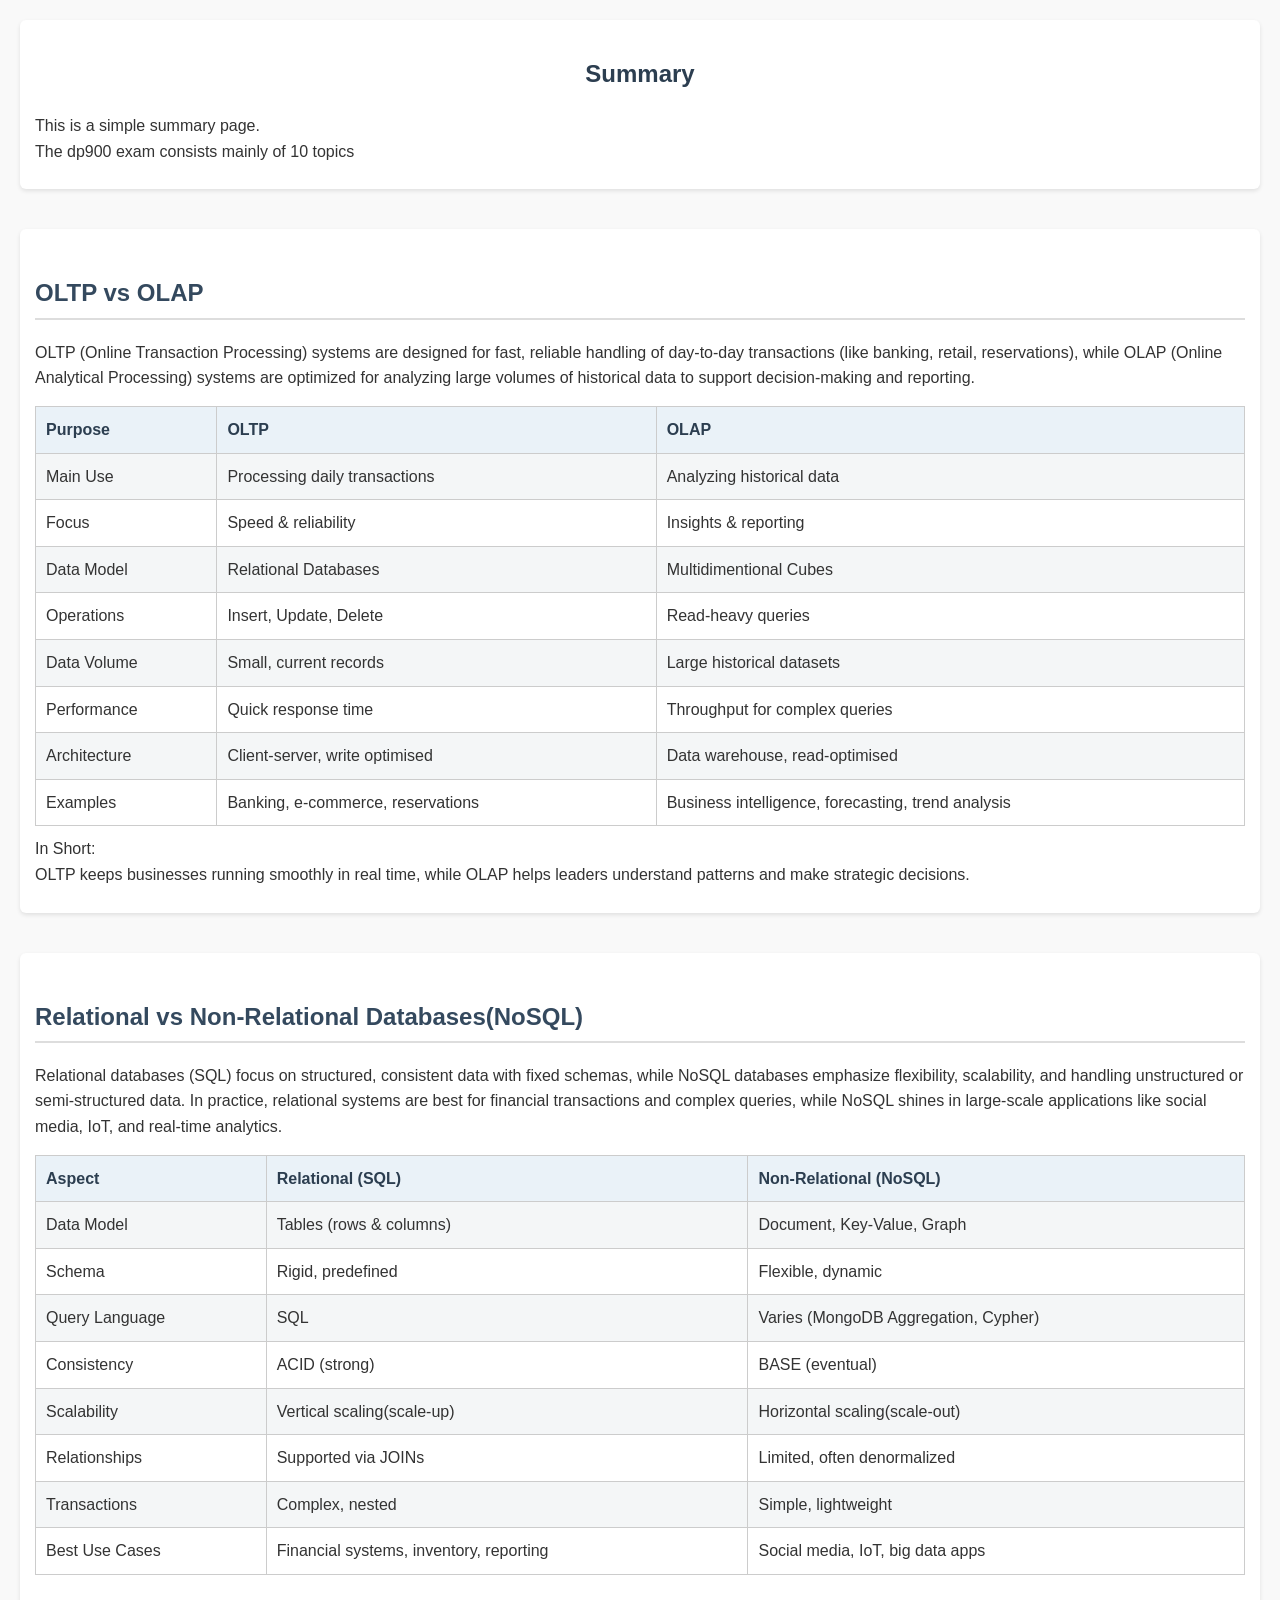
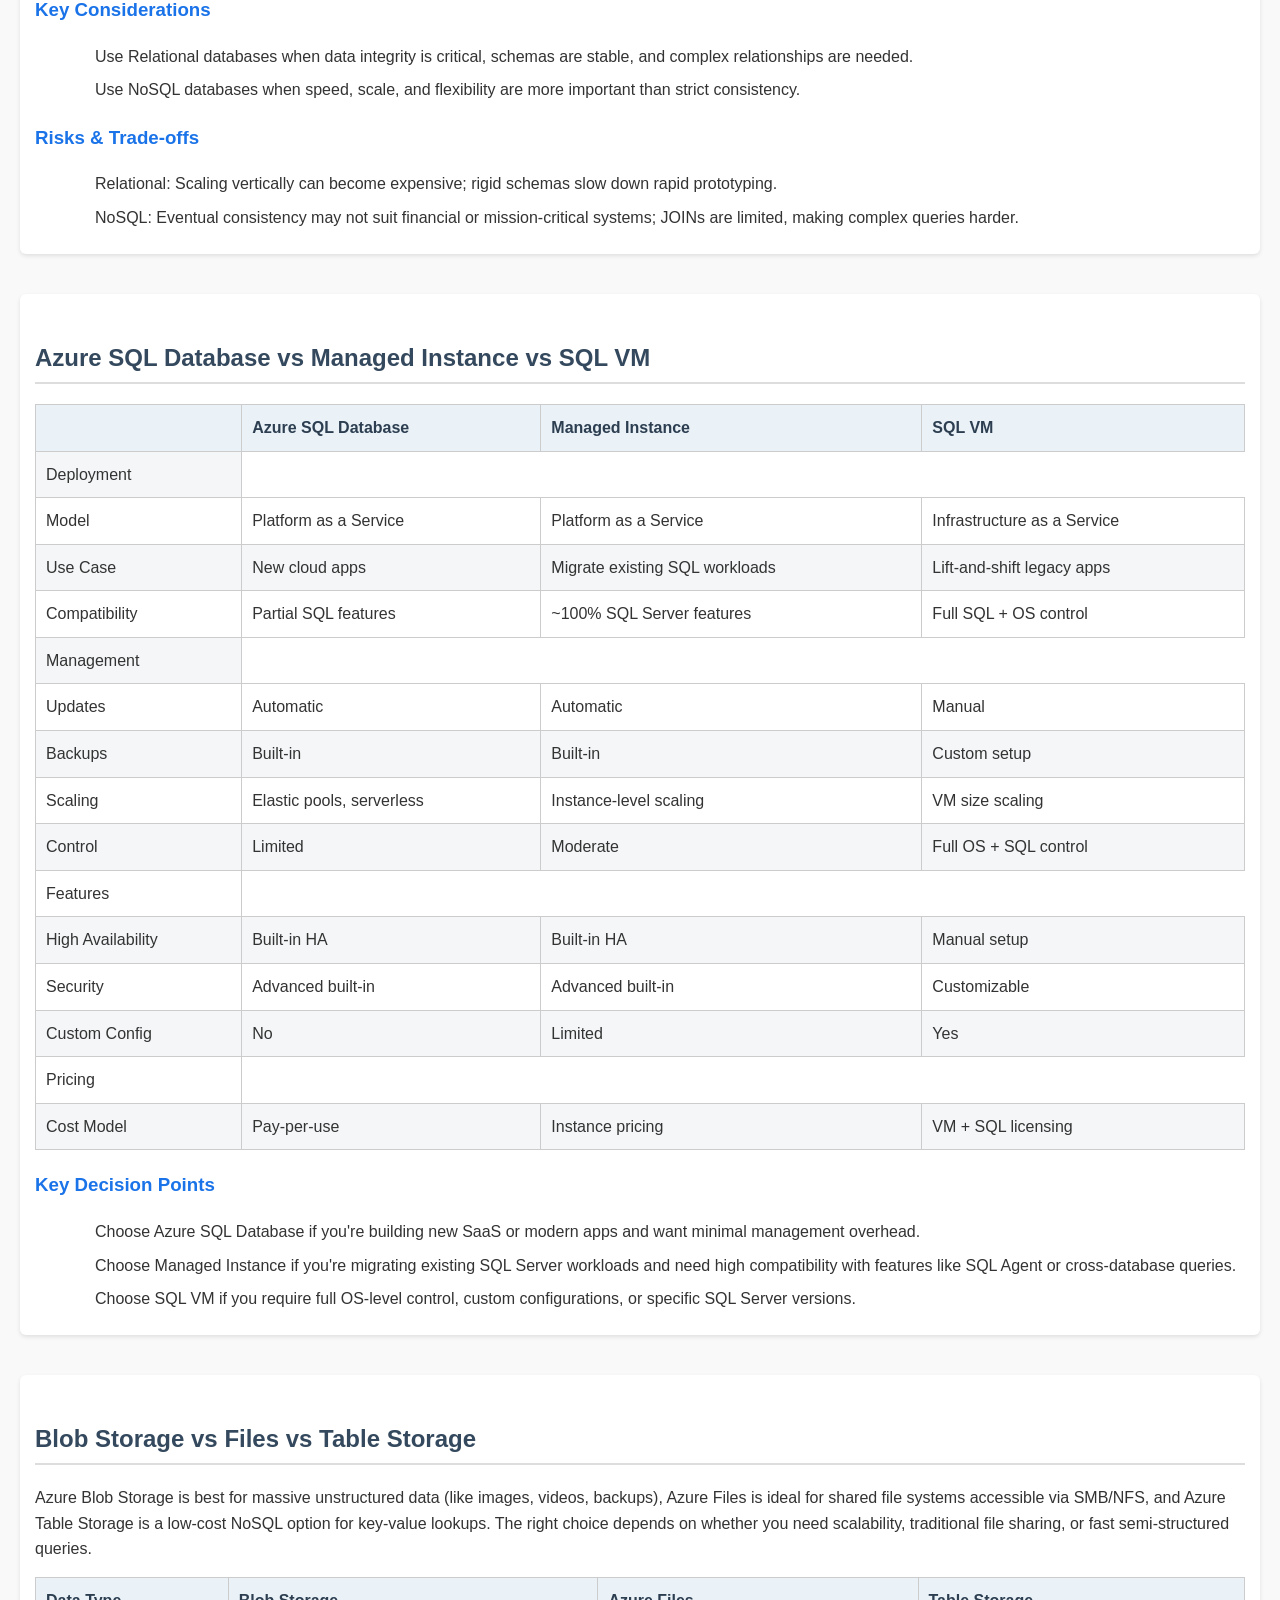
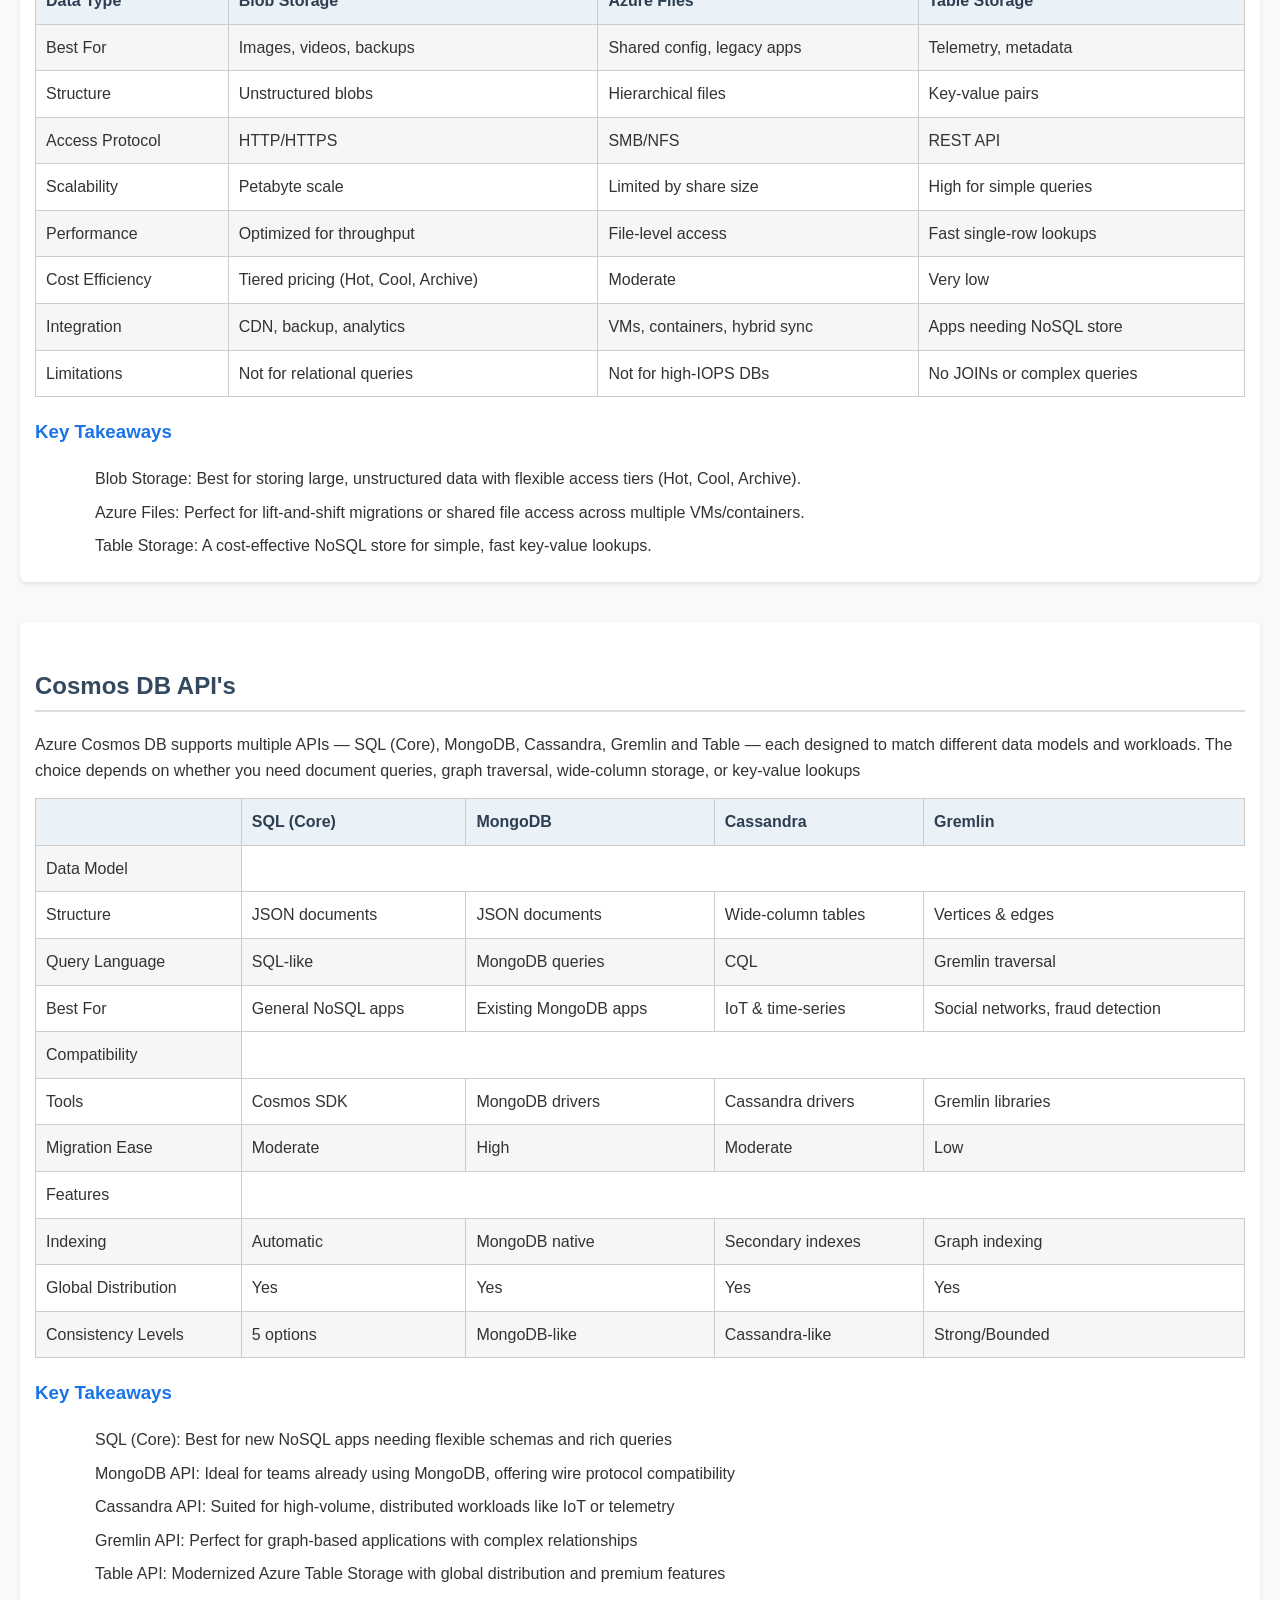
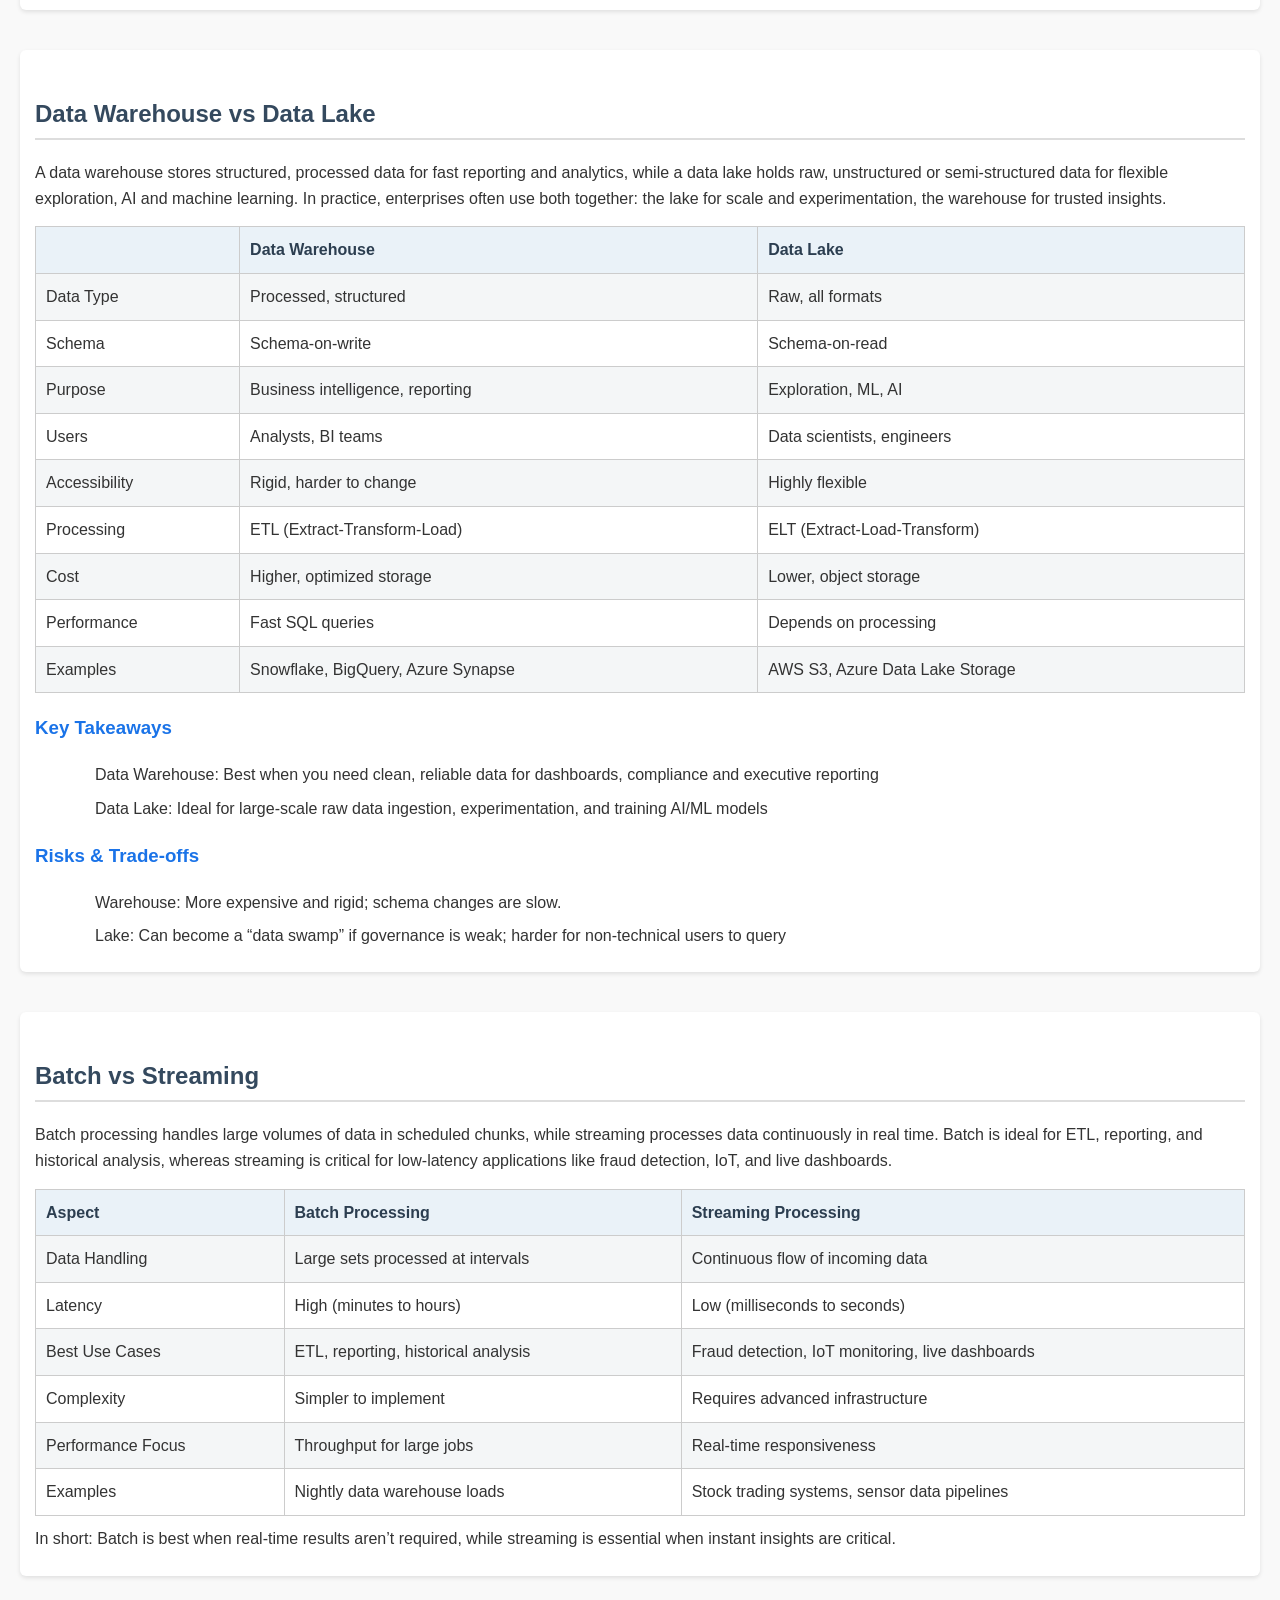
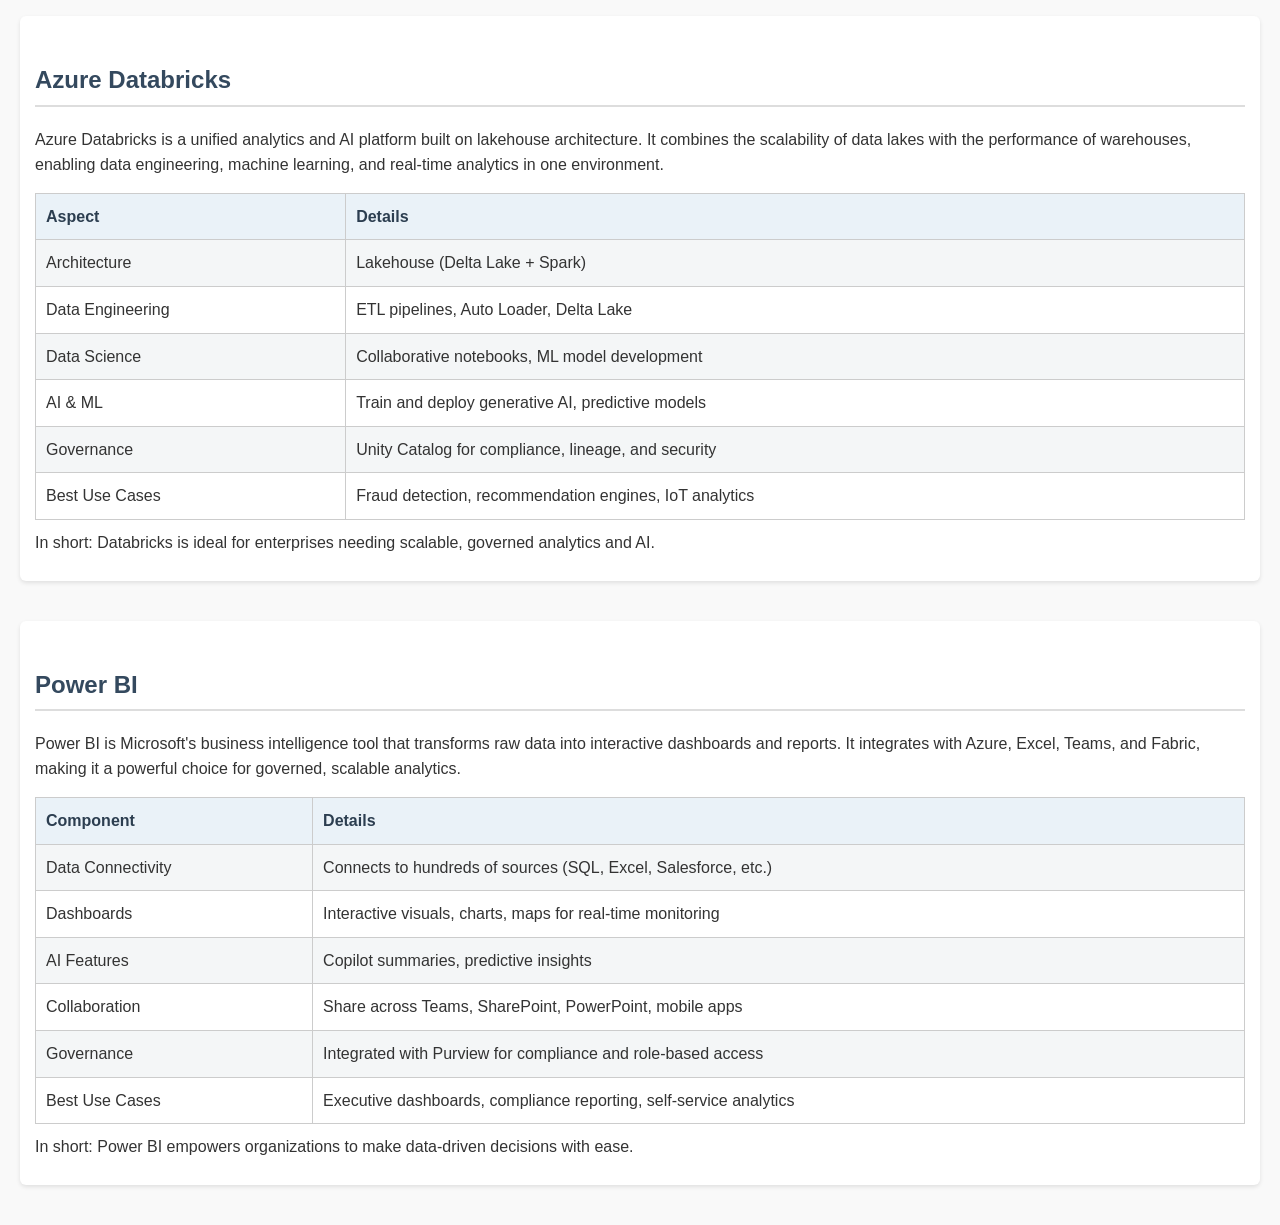
==== Summary/index.html @ 134fb949 "Created Summary doc" ====
<!DOCTYPE html>
<html lang="en">
<head>
<meta charset="UTF-8">
<meta name="viewport" content="width=device-width, initial-scale=1.0">
<link rel="stylesheet" href="style.css">
<title>Summary</title>
</head>
<body>

<section>   
<h1>
    Summary
</h1>
<p>
    This is a simple summary page.<br>The dp900 exam consists mainly of 10 topics
</p>
</section>



<!--OLTP vs OLAP-->
<section>   
<h2>
    OLTP vs OLAP
</h2>
<p>
    OLTP (Online Transaction Processing) systems are designed for fast, 
    reliable handling of day-to-day transactions (like banking, retail, reservations),
    while OLAP (Online Analytical Processing) systems are optimized for analyzing large volumes of historical data to 
    support decision-making and reporting.
</p>
<table>
    <tr>
        <th>Purpose</th>
        <th>OLTP</th>
        <th>OLAP</th>
    </tr>
    <tr>
        <td>Main Use</td>
        <td>Processing daily transactions</td>
        <td>Analyzing historical data</td>
    </tr>
    <tr>
        <td>Focus</td>
        <td>Speed & reliability</td>
        <td>Insights & reporting</td>
    </tr>
    <tr>
        <td>Data Model</td>
        <td>Relational Databases</td>
        <td>Multidimentional Cubes</td>
    </tr>
    <tr>
        <td>Operations</td>
        <td>Insert, Update, Delete</td>
        <td>Read-heavy queries</td>
    </tr>
    <tr>
        <td>Data Volume</td>
        <td>Small, current records</td>
        <td>Large historical datasets</td>
    </tr>
    <tr>
        <td>Performance</td>
        <td>Quick response time</td>
        <td>Throughput for complex queries</td>
    </tr>
    <tr>
        <td>Architecture</td>
        <td>Client-server, write optimised</td>
        <td>Data warehouse, read-optimised</td>
    </tr>
    <tr>
        <td>Examples</td>
        <td>Banking, e-commerce, reservations</td>
        <td>Business intelligence, forecasting, trend analysis</td>
    </tr>
</table>
<p>
    In Short:<br>OLTP keeps businesses running smoothly in real time, 
    while OLAP helps leaders understand patterns and make strategic decisions. 
</p>
</section>



<!--Relational vs Non-Relational Databases(NoSQL)-->
<section>
<h2>
    Relational vs Non-Relational Databases(NoSQL)
</h2>
<p>
    Relational databases (SQL) focus on structured, 
    consistent data with fixed schemas, while NoSQL databases emphasize flexibility, scalability, 
    and handling unstructured or semi-structured data. In practice, 
    relational systems are best for financial transactions and complex queries, 
    while NoSQL shines in large-scale applications like social media, IoT, and real-time analytics.
</p>
<table>
    <tr>
        <th>Aspect</th>
        <th>Relational (SQL)</th>
        <th>Non-Relational (NoSQL)</th>
    </tr>
    <tr>
        <td>Data Model</td>
        <td>Tables (rows & columns)</td>
        <td>Document, Key-Value, Graph</td>
    </tr>
    <tr>
        <td>Schema</td>
        <td>Rigid, predefined</td>
        <td>Flexible, dynamic</td>
    </tr>
    <tr>
        <td>Query Language</td>
        <td>SQL</td>
        <td>Varies (MongoDB Aggregation, Cypher)</td>
    </tr>
    <tr>
        <td>Consistency</td>
        <td>ACID (strong)</td>
        <td>BASE (eventual)</td>
    </tr>
    <tr>
        <td>Scalability</td>
        <td>Vertical scaling(scale-up)</td>
        <td>Horizontal scaling(scale-out)</td>
    </tr>
    <tr>
        <td>Relationships</td>
        <td>Supported via JOINs</td>
        <td>Limited, often denormalized</td>
    </tr>
    <tr>
        <td>Transactions</td>
        <td>Complex, nested</td>
        <td>Simple, lightweight</td>
    </tr>
    <tr>
        <td>Best Use Cases</td>
        <td>Financial systems, inventory, reporting</td>
        <td>Social media, IoT, big data apps</td>
    </tr>
</table>
<h3>
    Key Considerations
</h3>
<ul>
    Use Relational databases when data integrity is critical, schemas are stable, 
    and complex relationships are needed.
</ul>
<ul>
    Use NoSQL databases when speed, scale, and flexibility are more important than strict consistency.
</ul>
<h3>
    Risks & Trade-offs
</h3>
<ul>
    Relational: Scaling vertically can become expensive; rigid schemas slow down rapid prototyping.
</ul>
<ul>
    NoSQL: Eventual consistency may not suit financial or mission-critical systems; 
    JOINs are limited, making complex queries harder.
</ul>
</section>



<!--Azure SQL Database vs Managed Instance vs SQL VM-->
<section>
    <h2>
        Azure SQL Database vs Managed Instance vs SQL VM
    </h2>
<table>
    <tr>
        <th></th>
        <th>Azure SQL Database</th>
        <th>Managed Instance</th>
        <th>SQL VM</th>
    </tr>
    <tr>
        <td>Deployment</td>
    </tr>
    <tr>
        <td>Model</td>
        <td>Platform as a Service</td>
        <td>Platform as a Service</td>
        <td>Infrastructure as a Service</td>
    </tr>
    <tr>
        <td>Use Case</td>
        <td>New cloud apps</td>
        <td>Migrate existing SQL workloads</td>
        <td>Lift-and-shift legacy apps</td>
    </tr>
    <tr>
        <td>Compatibility</td>
        <td>Partial SQL features</td>
        <td>~100% SQL Server features</td>
        <td>Full SQL + OS control</td>
    </tr>
    <tr>
        <td>Management</td>
    </tr>
    <tr>
        <td>Updates</td>
        <td>Automatic</td>
        <td>Automatic</td>
        <td>Manual</td>
    </tr>
    <tr>
        <td>Backups</td>
        <td>Built-in</td>
        <td>Built-in</td>
        <td>Custom setup</td>
    </tr>
    <tr>
        <td>Scaling</td>
        <td>Elastic pools, serverless</td>
        <td>Instance-level scaling</td>
        <td>VM size scaling</td>
    </tr>
    <tr>
        <td>Control</td>
        <td>Limited</td>
        <td>Moderate</td>
        <td>Full OS + SQL control</td>
    </tr>
    <tr>
        <td>Features</td>
    </tr>
    <tr>
        <td>High Availability</td>
        <td>Built-in HA</td>
        <td>Built-in HA</td>
        <td>Manual setup</td>
    </tr>
    <tr>
        <td>Security</td>
        <td>Advanced built-in</td>
        <td>Advanced built-in</td>
        <td>Customizable</td>
    </tr>
    <tr>
        <td>Custom Config</td>
        <td>No</td>
        <td>Limited</td>
        <td>Yes</td>
    </tr>
    <tr>
        <td>Pricing</td>
    </tr>
    <tr>
        <td>Cost Model</td>
        <td>Pay-per-use</td>
        <td>Instance pricing</td>
        <td>VM + SQL licensing</td>
    </tr>
</table>
<h3>
    Key Decision Points
</h3>
<ul>
    Choose Azure SQL Database if you're building new SaaS or modern apps and want minimal management overhead.
</ul>
<ul>
    Choose Managed Instance if you're migrating existing SQL Server workloads and need high compatibility 
    with features like SQL Agent or cross-database queries.
</ul>
<ul>
    Choose SQL VM if you require full OS-level control, custom configurations, or specific SQL Server versions.
</ul>
</section>



<!--Blob Storage vs Files vs Table Storage-->
<section>
    <h2>
        Blob Storage vs Files vs Table Storage
    </h2>
    <p>
        Azure Blob Storage is best for massive unstructured data (like images, videos, backups), 
        Azure Files is ideal for shared file systems accessible via SMB/NFS, 
        and Azure Table Storage is a low-cost NoSQL option for key-value lookups. 
        The right choice depends on whether you need scalability, traditional file sharing, 
        or fast semi-structured queries.
    </p>
    <table>
        <tr>
            <th>Data Type</th>
            <th>Blob Storage</th>
            <th>Azure Files</th>
            <th>Table Storage</th>
        </tr>
        <tr>
            <td>Best For</td>
            <td>Images, videos, backups</td>
            <td>Shared config, legacy apps</td>
            <td>Telemetry, metadata</td>
        </tr>
        <tr>
            <td>Structure</td>
            <td>Unstructured blobs</td>
            <td>Hierarchical files</td>
            <td>Key-value pairs</td>
        </tr>
        <tr>
            <td>Access Protocol</td>
            <td>HTTP/HTTPS</td>
            <td>SMB/NFS</td>
            <td>REST API</td>
        </tr>
        <tr>
            <td>Scalability</td>
            <td>Petabyte scale</td>
            <td>Limited by share size</td>
            <td>High for simple queries</td>
        </tr>
        <tr>
            <td>Performance</td>
            <td>Optimized for throughput</td>
            <td>File-level access</td>
            <td>Fast single-row lookups</td>
        </tr>
        <tr>
            <td>Cost Efficiency</td>
            <td>Tiered pricing (Hot, Cool, Archive)</td>
            <td>Moderate</td>
            <td>Very low</td>
        </tr>
        <tr>
            <td>Integration</td>
            <td>CDN, backup, analytics</td>
            <td>VMs, containers, hybrid sync</td>
            <td>Apps needing NoSQL store</td>
        </tr>
        <tr>
            <td>Limitations</td>
            <td>Not for relational queries</td>
            <td>Not for high-IOPS DBs</td>
            <td>No JOINs or complex queries</td>
        </tr>
    </table>
    <h3>
        Key Takeaways
    </h3>
    <ul>
        Blob Storage: Best for storing large, unstructured data with flexible access tiers (Hot, Cool, Archive).
    </ul>
    <ul>
        Azure Files: Perfect for lift-and-shift migrations or shared file access across multiple VMs/containers.
    </ul>
    <ul>
        Table Storage: A cost-effective NoSQL store for simple, fast key-value lookups.
    </ul>
</section>



<!--Cosmos DB API's-->
<section>
    <h2>
        Cosmos DB API's
    </h2>
    <p>
        Azure Cosmos DB supports multiple APIs — SQL (Core), MongoDB, Cassandra, Gremlin 
        and Table — each designed to match different data models and workloads. 
        The choice depends on whether you need document queries, 
        graph traversal, wide-column storage, or key-value lookups
    </p>
    <table>
        <tr>
            <th></th>
            <th>SQL (Core)</th>
            <th>MongoDB</th>
            <th>Cassandra</th>
            <th>Gremlin</th>
        </tr>
        <tr>
            <td>Data Model</td>
        </tr>
        <tr>
            <td>Structure</td>
            <td>JSON documents</td>
            <td>JSON documents</td>
            <td>Wide-column tables</td>
            <td>Vertices & edges</td>
        </tr>
        <tr>
            <td>Query Language</td>
            <td>SQL-like</td>
            <td>MongoDB queries</td>
            <td>CQL</td>
            <td>Gremlin traversal</td>
        </tr>
        <tr>
            <td>Best For</td>
            <td>General NoSQL apps</td>
            <td>Existing MongoDB apps</td>
            <td>IoT & time-series</td>
            <td>Social networks, fraud detection</td>
        </tr>
        <tr>
            <td>Compatibility</td>
        </tr>
        <tr>
            <td>Tools</td>
            <td>Cosmos SDK</td>
            <td>MongoDB drivers</td>
            <td>Cassandra drivers</td>
            <td>Gremlin libraries</td>
        </tr>
        <tr>
            <td>Migration Ease</td>
            <td>Moderate</td>
            <td>High</td>
            <td>Moderate</td>
            <td>Low</td>
        </tr>
        <tr>
            <td>Features</td>
        </tr>
        <tr>
            <td>Indexing</td>
            <td>Automatic</td>
            <td>MongoDB native</td>
            <td>Secondary indexes</td>
            <td>Graph indexing</td>
        </tr>
        <tr>
            <td>Global Distribution</td>
            <td>Yes</td>
            <td>Yes</td>
            <td>Yes</td>
            <td>Yes</td>
        </tr>
        <tr>
            <td>Consistency Levels</td>
            <td>5 options</td>
            <td>MongoDB-like</td>
            <td>Cassandra-like</td>
            <td>Strong/Bounded</td>
        </tr>
    </table>
    <h3>
        Key Takeaways
    </h3>
    <ul>
        SQL (Core): Best for new NoSQL apps needing flexible schemas and rich queries
    </ul>
    <ul>
        MongoDB API: Ideal for teams already using MongoDB, offering wire protocol compatibility
    </ul>
    <ul>
        Cassandra API: Suited for high-volume, distributed workloads like IoT or telemetry
    </ul>
    <ul>
        Gremlin API: Perfect for graph-based applications with complex relationships
    </ul>
    <ul>
        Table API: Modernized Azure Table Storage with global distribution and premium features
    </ul>
</section>



<!--Data Warehouse vs Data Lake-->
<section>
    <h2>
        Data Warehouse vs Data Lake
    </h2>
    <p>
        A data warehouse stores structured, processed data for fast reporting and analytics, 
        while a data lake holds raw, unstructured or semi-structured data for flexible exploration, AI 
        and machine learning. 
        In practice, enterprises often use both together: the lake for scale and experimentation, 
        the warehouse for trusted insights.
    </p>
    <table>
        <tr>
            <th></th>
            <th>Data Warehouse</th>
            <th>Data Lake</th>
        </tr>
        <tr>
            <td>Data Type</td>
            <td>Processed, structured</td>
            <td>Raw, all formats</td>
        </tr>
        <tr>
            <td>Schema</td>
            <td>Schema-on-write</td>
            <td>Schema-on-read</td>
        </tr>
        <tr>
            <td>Purpose</td>
            <td>Business intelligence, reporting</td>
            <td>Exploration, ML, AI</td>
        </tr>
        <tr>
            <td>Users</td>
            <td>Analysts, BI teams</td>
            <td>Data scientists, engineers</td>
        </tr>
        <tr>
            <td>Accessibility</td>
            <td>Rigid, harder to change</td>
            <td>Highly flexible</td>
        </tr>
        <tr>
            <td>Processing</td>
            <td>ETL (Extract-Transform-Load)</td>
            <td>ELT (Extract-Load-Transform)</td>
        </tr>
        <tr>
            <td>Cost</td>
            <td>Higher, optimized storage</td>
            <td>Lower, object storage</td>
        </tr>
        <tr>
            <td>Performance</td>
            <td>Fast SQL queries</td>
            <td>Depends on processing</td>
        </tr>
        <tr>
            <td>Examples</td>
            <td>Snowflake, BigQuery, Azure Synapse</td>
            <td>AWS S3, Azure Data Lake Storage</td>
        </tr>
    </table>
    <h3>
        Key Takeaways
    </h3>
    <ul>
        Data Warehouse: Best when you need clean, reliable data for dashboards, compliance 
        and executive reporting
    </ul>
    <ul>
        Data Lake: Ideal for large-scale raw data ingestion, experimentation, and training AI/ML models
    </ul>
    <h3>
        Risks & Trade-offs
    </h3>
    <ul>
        Warehouse: More expensive and rigid; schema changes are slow.
    </ul>
    <ul>
        Lake: Can become a “data swamp” if governance is weak; harder for non-technical users to query
    </ul>
</section>



<!--Batch vs Streaming-->
<section>
<h2>
    Batch vs Streaming
</h2>
<p>
    Batch processing handles large volumes of data in scheduled chunks, 
    while streaming processes data continuously in real time. 
    Batch is ideal for ETL, reporting, and historical analysis, 
    whereas streaming is critical for low-latency applications like fraud detection, IoT, 
    and live dashboards.
</p>
<table>
    <tr>
        <th>Aspect</th>
        <th>Batch Processing</th>
        <th>Streaming Processing</th>
    </tr>
    <tr>
        <td>Data Handling</td>
        <td>Large sets processed at intervals</td>
        <td>Continuous flow of incoming data</td>
    </tr>
    <tr>
        <td>Latency</td>
        <td>High (minutes to hours)</td>
        <td>Low (milliseconds to seconds)</td>
    </tr>
    <tr>
        <td>Best Use Cases</td>
        <td>ETL, reporting, historical analysis</td>
        <td>Fraud detection, IoT monitoring, live dashboards</td>
    </tr>
    <tr>
        <td>Complexity</td>
        <td>Simpler to implement</td>
        <td>Requires advanced infrastructure</td>
    </tr>
    <tr>
        <td>Performance Focus</td>
        <td>Throughput for large jobs</td>
        <td>Real-time responsiveness</td>
    </tr>
    <tr>
        <td>Examples</td>
        <td>Nightly data warehouse loads</td>
        <td>Stock trading systems, sensor data pipelines</td>
    </tr>
 </table>
<p>
    In short: Batch is best when real-time results aren’t required, 
    while streaming is essential when instant insights are critical.
</p>
</section>

<!--Azure Databricks-->
<section>
    <h2>
        Azure Databricks
    </h2>
    <p>
        Azure Databricks is a unified analytics and AI platform built on lakehouse architecture. 
        It combines the scalability of data lakes with the performance of warehouses, enabling 
        data engineering, machine learning, and real-time analytics in one environment.
    </p>
    <table>
        <tr>
            <th>Aspect</th>
            <th>Details</th>
        </tr>
    <tr>
        <td>Architecture</td>
        <td>Lakehouse (Delta Lake + Spark)</td>
    </tr>
    <tr>
        <td>Data Engineering</td>
        <td>ETL pipelines, Auto Loader, Delta Lake</td>
    </tr>
    <tr>
        <td>Data Science</td>
        <td>Collaborative notebooks, ML model development</td>
    </tr>
    <tr>
        <td>AI & ML</td>
        <td>Train and deploy generative AI, predictive models</td>
    </tr>
    <tr>
        <td>Governance</td>
        <td>Unity Catalog for compliance, lineage, and security</td>
    </tr>
    <tr>
        <td>Best Use Cases</td>
        <td>Fraud detection, recommendation engines, IoT analytics</td>
    </tr>
</table>
<p>
    In short: Databricks is ideal for enterprises needing scalable, governed analytics and AI.
</p>
</section>



<!--Power BI-->
<section>
<h2>
    Power BI
</h2>
<p>
    Power BI is Microsoft's business intelligence tool that transforms raw data into 
    interactive dashboards and reports. It integrates with Azure, Excel, Teams, and Fabric, 
    making it a powerful choice for governed, scalable analytics.
</p>
<table>
    <tr>
        <th>Component</th>
        <th>Details</th>
    </tr>
    <tr>
        <td>Data Connectivity</td>
        <td>Connects to hundreds of sources (SQL, Excel, Salesforce, etc.)</td>
    </tr>
    <tr>
        <td>Dashboards</td>
        <td>Interactive visuals, charts, maps for real-time monitoring</td>
    </tr>
    <tr>
        <td>AI Features</td>
        <td>Copilot summaries, predictive insights</td>
    </tr>
    <tr>
        <td>Collaboration</td>
        <td>Share across Teams, SharePoint, PowerPoint, mobile apps</td>
    </tr>
    <tr>
        <td>Governance</td>
        <td>Integrated with Purview for compliance and role-based access</td>
    </tr>
    <tr>
        <td>Best Use Cases</td>
        <td>Executive dashboards, compliance reporting, self-service analytics</td>
    </tr>
</table>
<p>
    In short: Power BI empowers organizations to make data-driven decisions with ease.
</p>
</section>


</body>
</html>
---- Summary/style.css ----
/* style.css */

/* General page setup */
body {
  font-family: Arial, Helvetica, sans-serif;
  margin: 20px;
  line-height: 1.6;
  background-color: #f9f9f9;
  color: #333;
}

/* Headings */
h1 {
  color: #2c3e50;
  text-align: center;
  margin-bottom: 20px;
}

h2 {
  color: #34495e;
  margin-top: 30px;
  border-bottom: 2px solid #ddd;
  padding-bottom: 5px;
}

h3 {
  color: #1a73e8;
  margin-top: 20px;
}

/* Sections */
section {
  margin-bottom: 40px;
  padding: 15px;
  background: #fff;
  border-radius: 6px;
  box-shadow: 0 2px 4px rgba(0,0,0,0.1);
}

/* Paragraphs */
p {
  margin: 10px 0;
}

/* Tables */
table {
  width: 100%;
  border-collapse: collapse;
  margin-top: 15px;
}

table th, table td {
  border: 1px solid #ccc;
  padding: 10px;
  text-align: left;
}

table th {
  background-color: #eaf2f8;
  color: #2c3e50;
  font-weight: bold;
}

table tr:nth-child(even) {
  background-color: #f4f6f7;
}

/* Lists */
ul {
  margin: 8px 0 8px 20px;
}

ul li {
  margin-bottom: 5px;
}

/* Highlight key phrases */
strong, .highlight {
  color: #1a73e8;
}
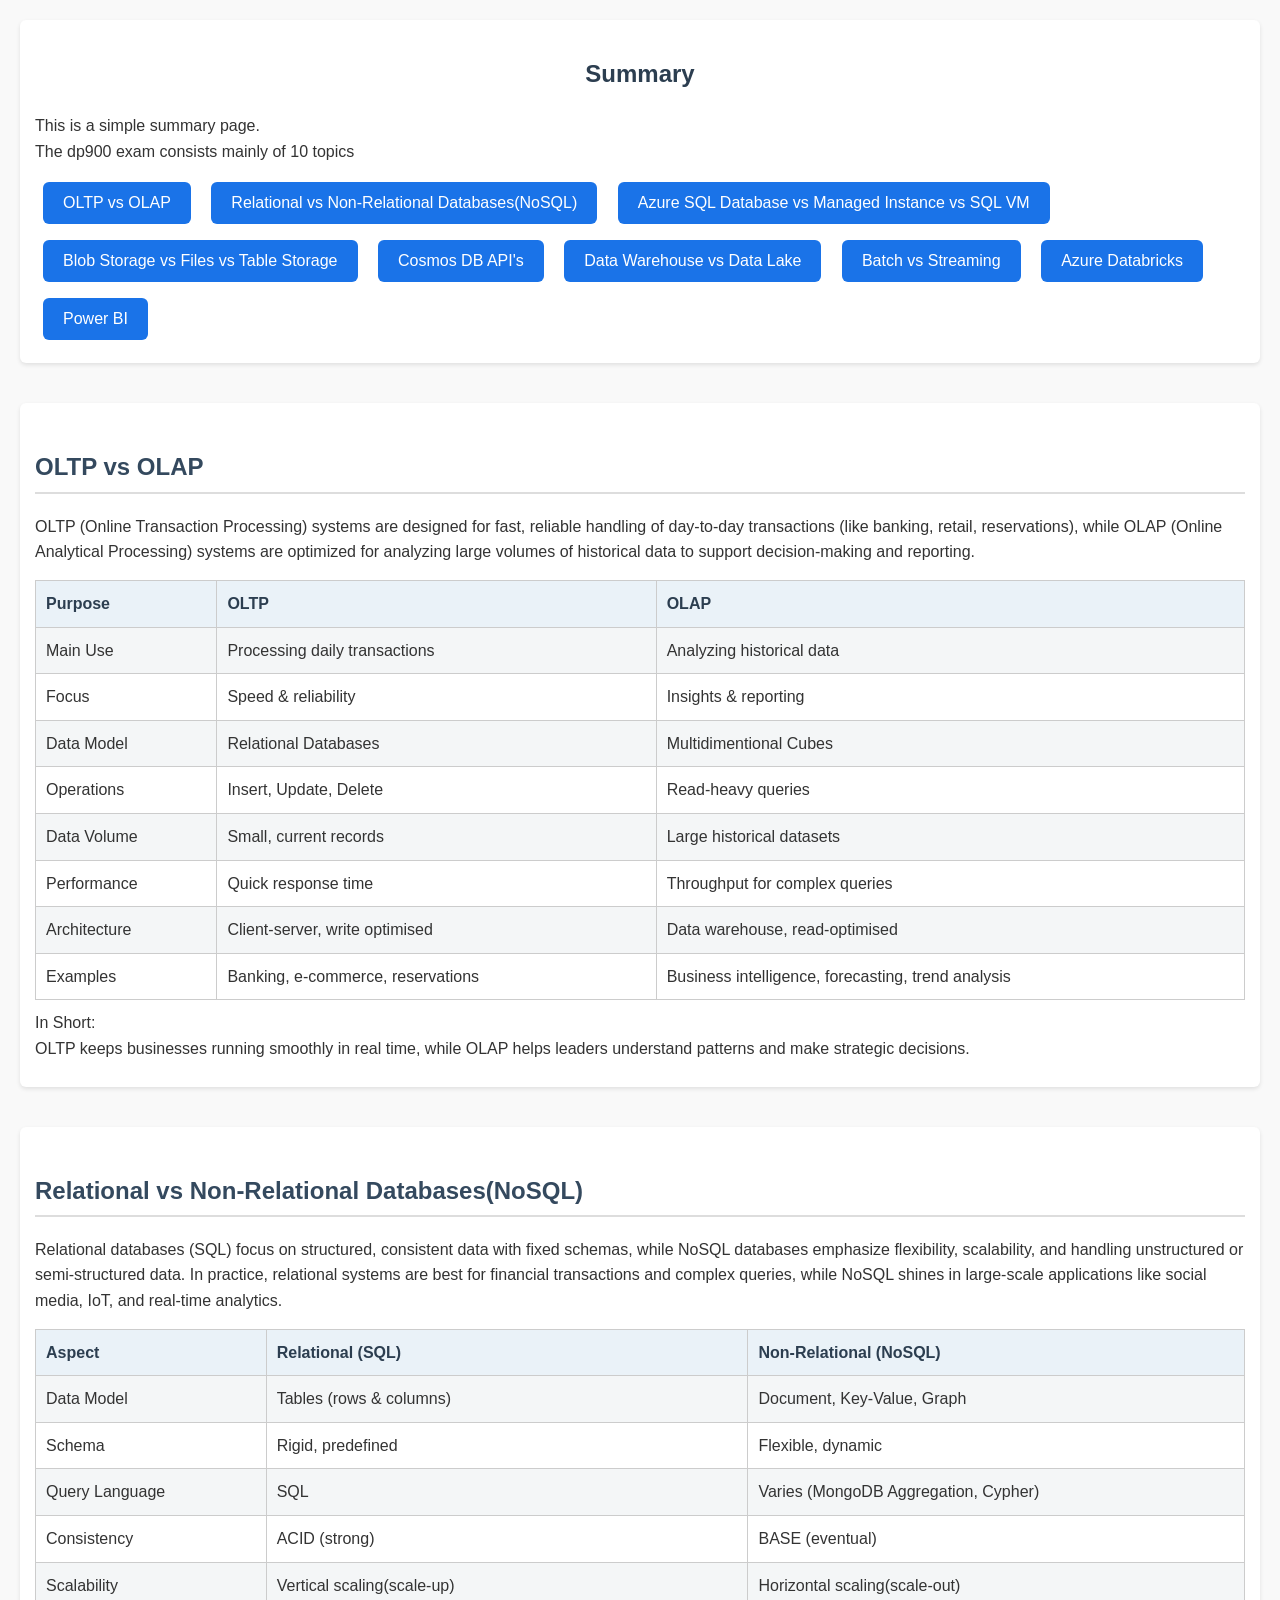
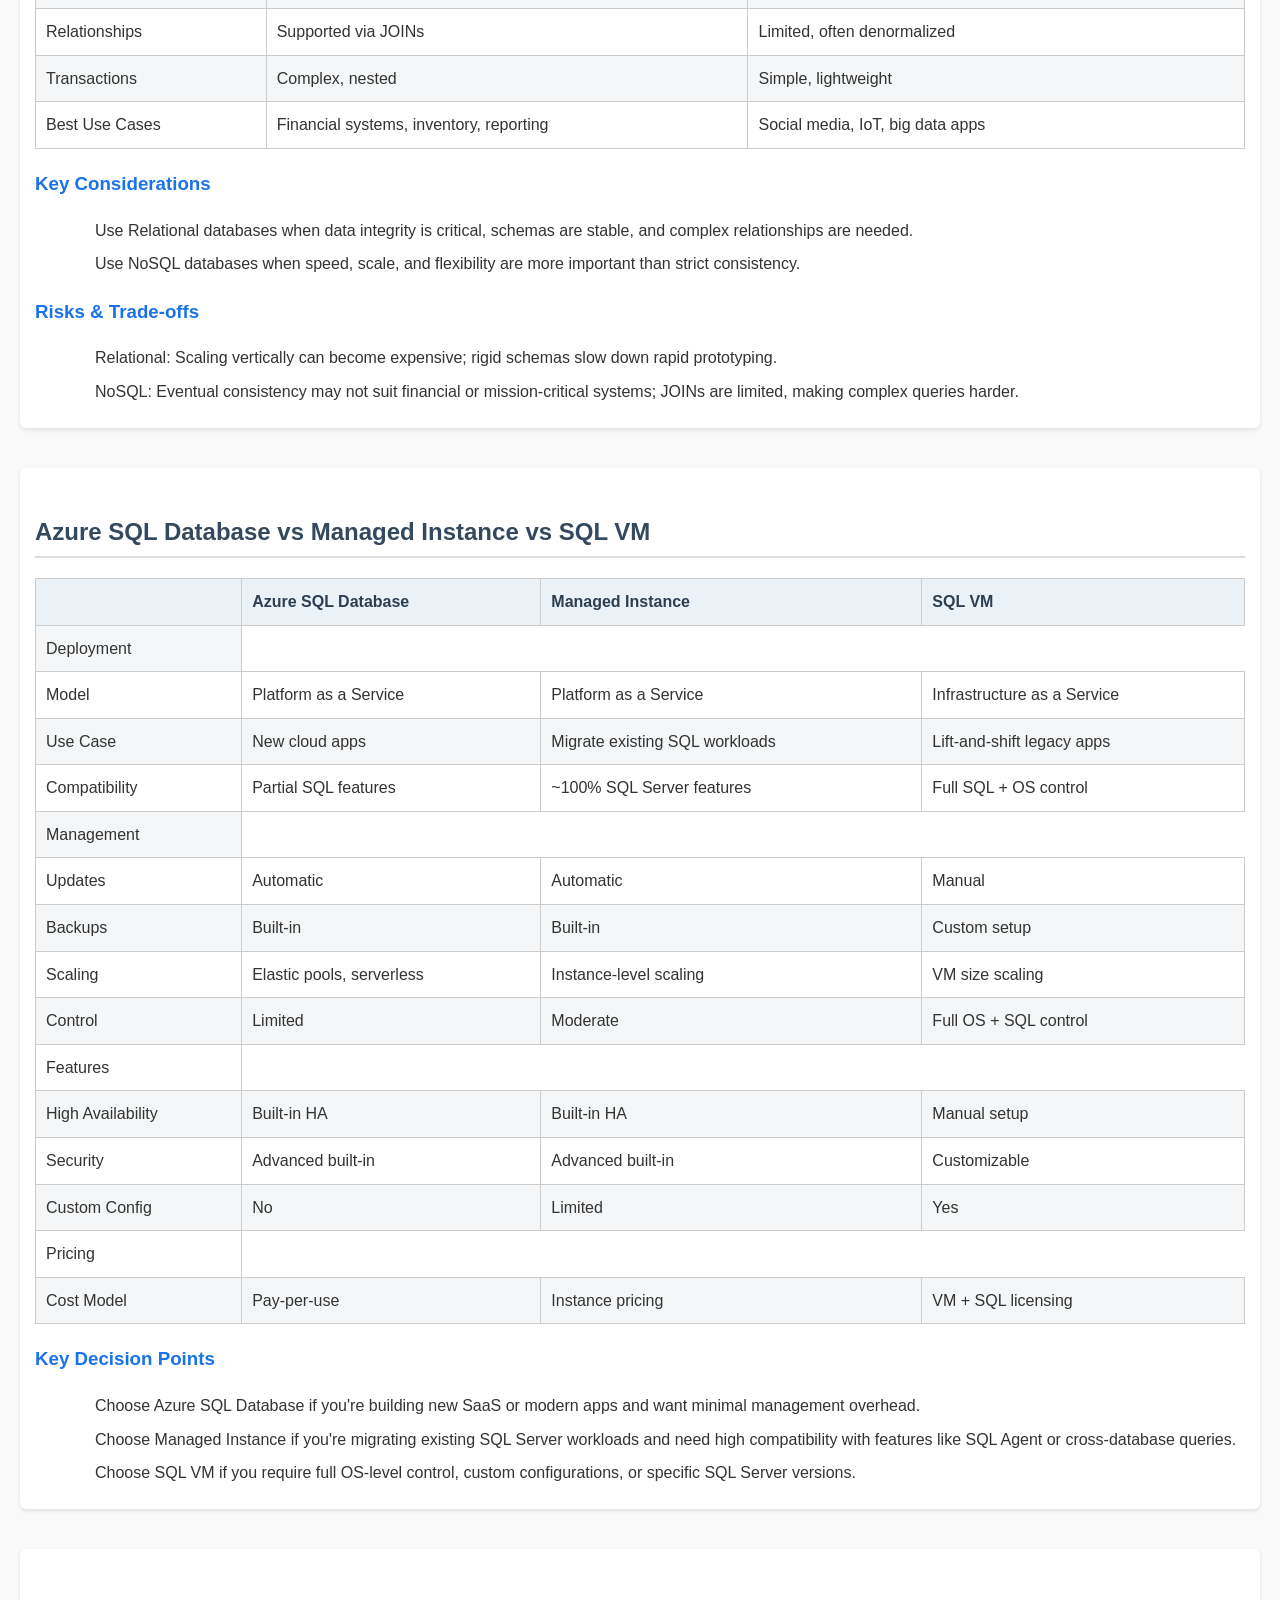
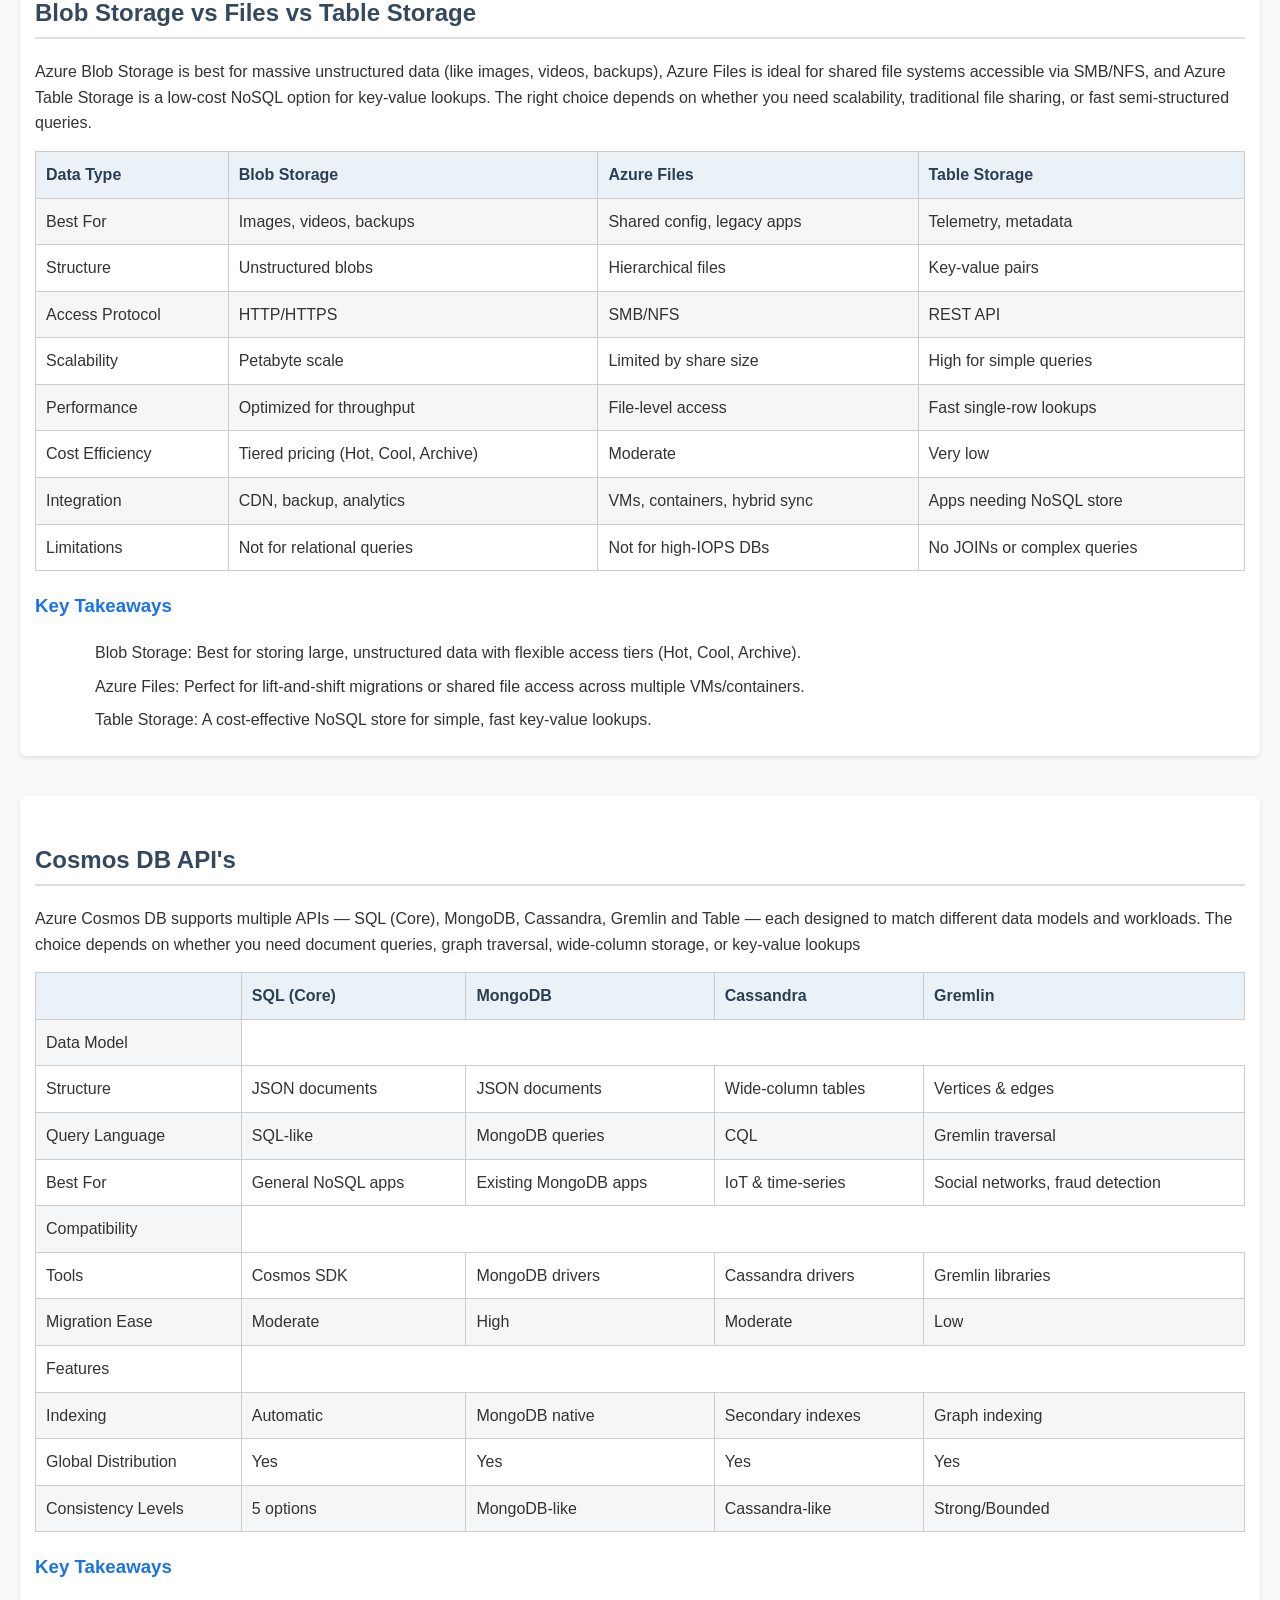
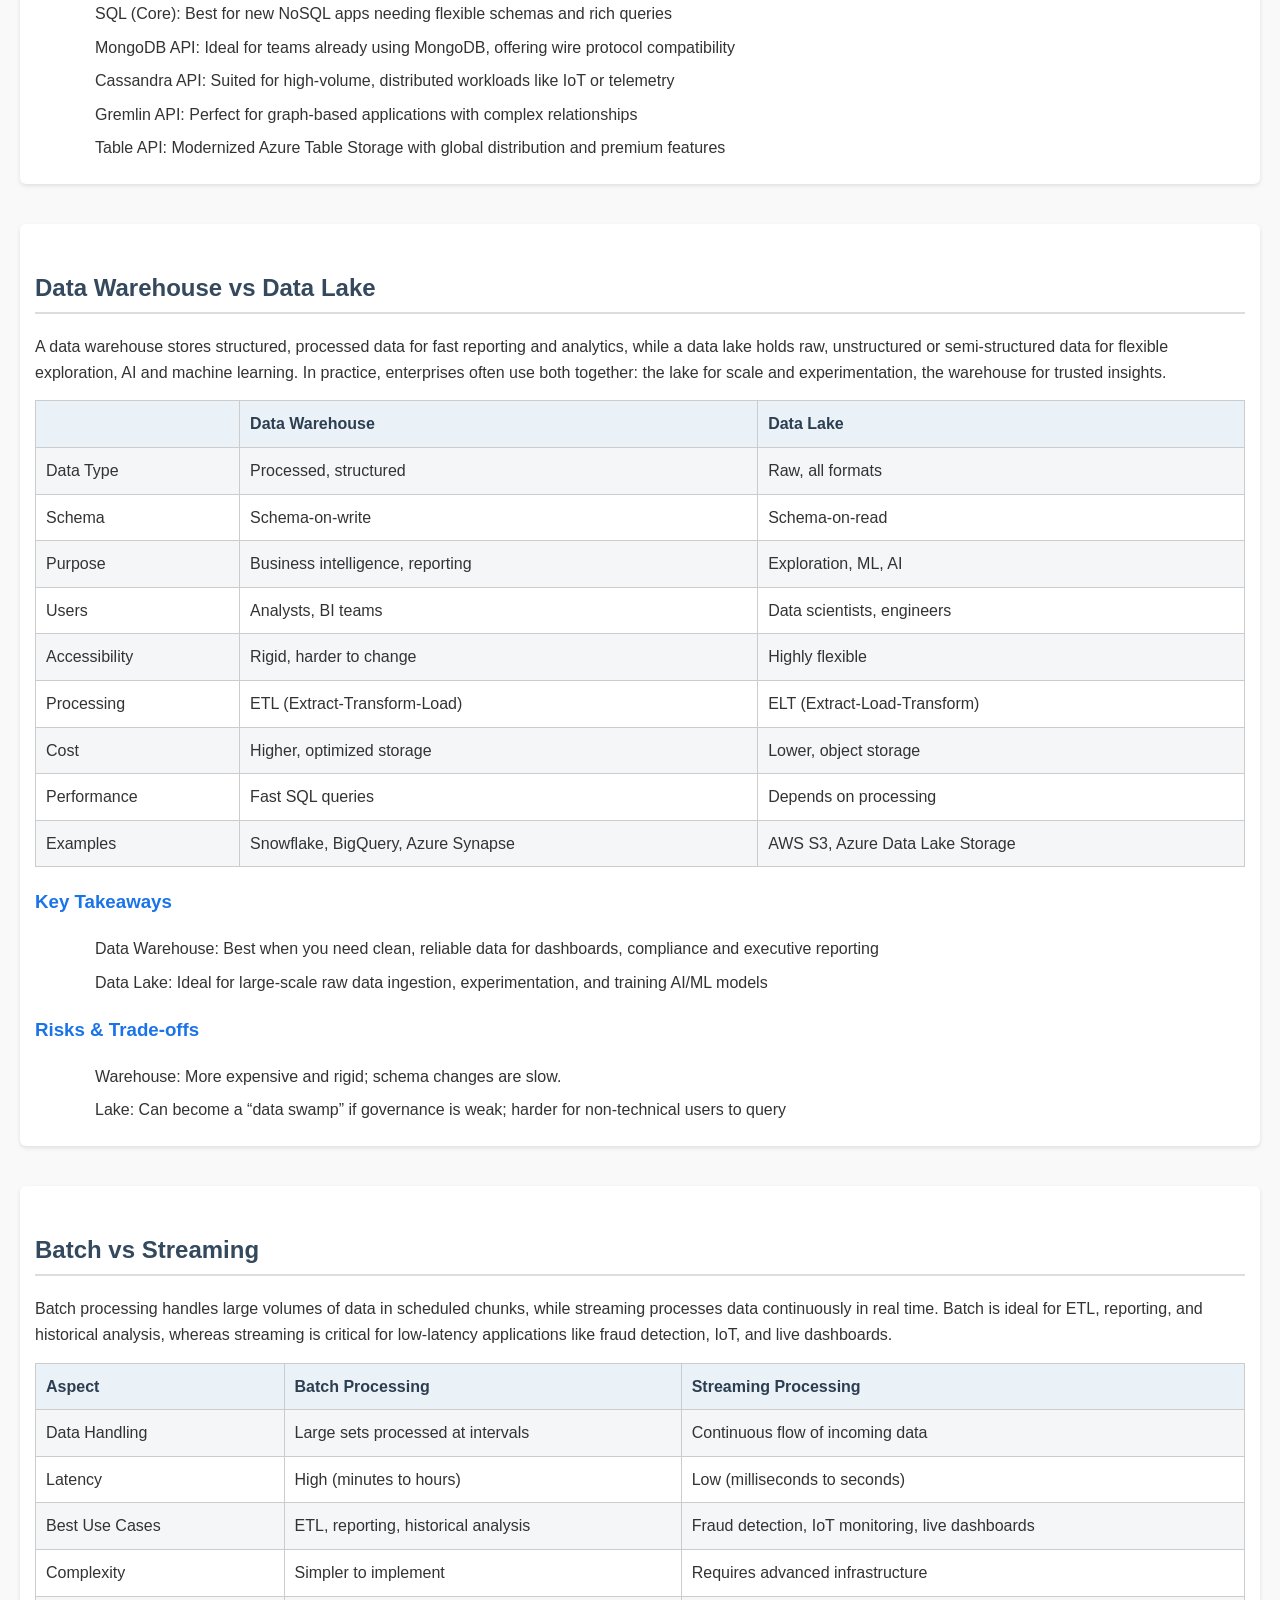
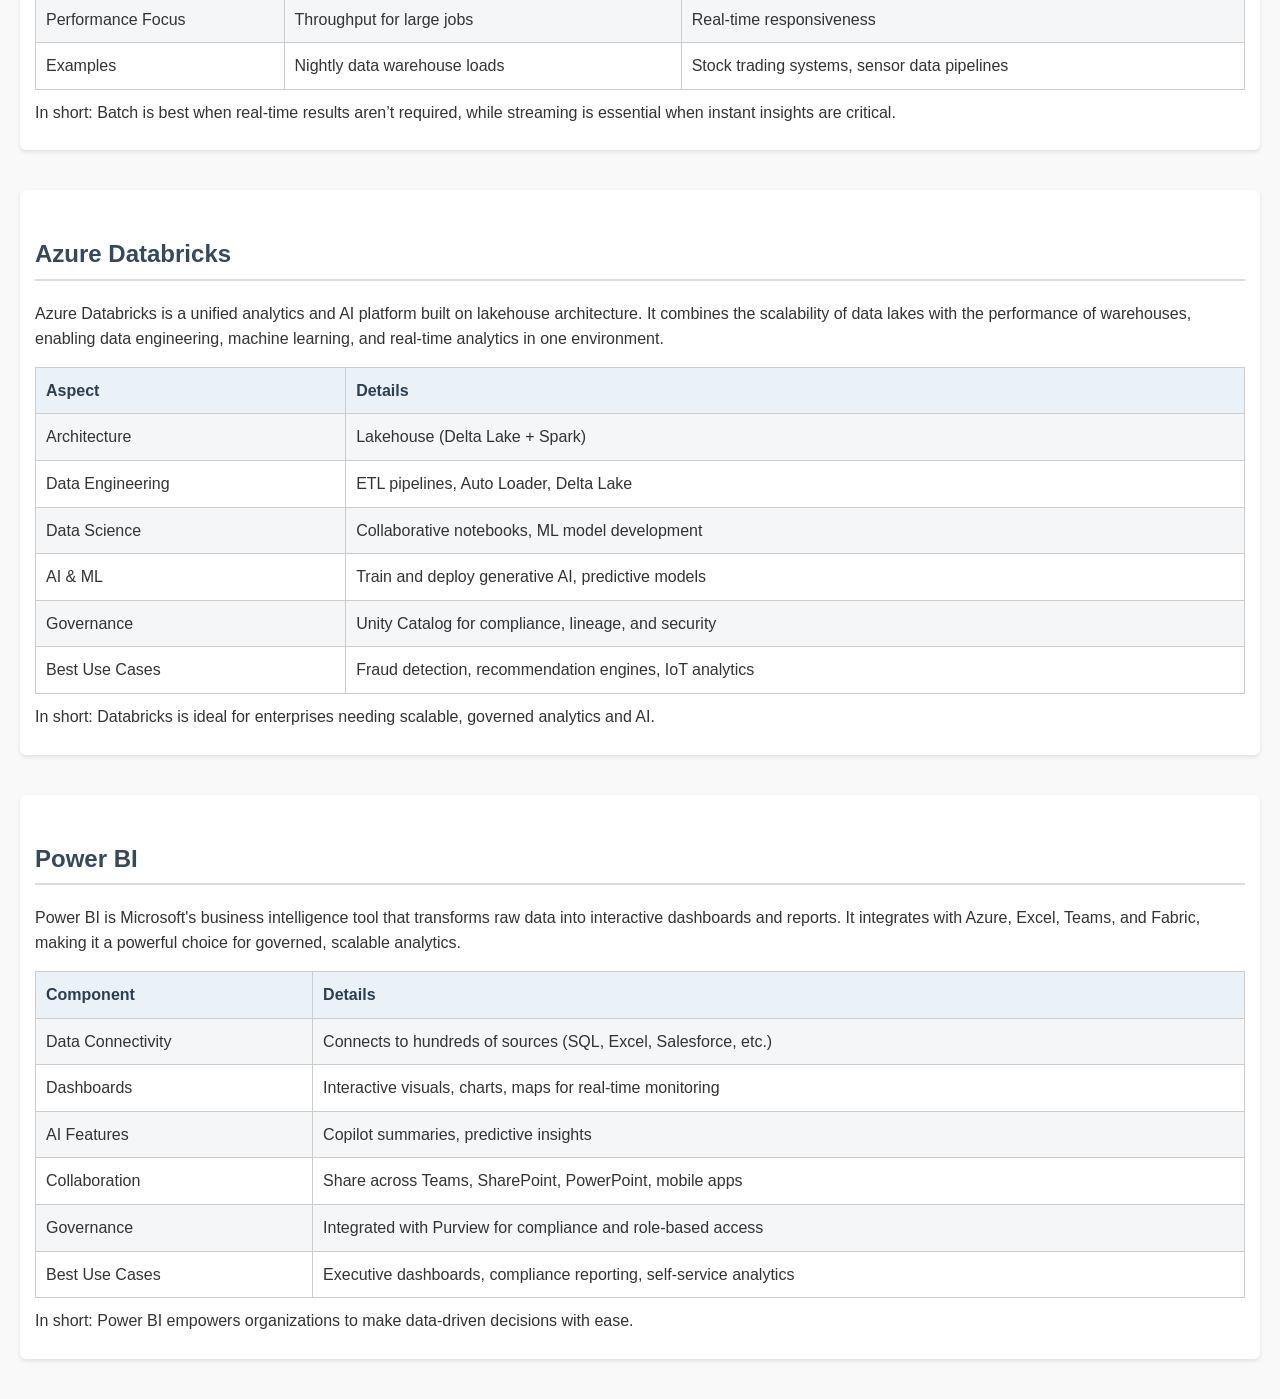
==== commit 92e7c24e: "added mapping buttons" ====
--- a/Summary/index.html
+++ b/Summary/index.html
@@ -15,12 +15,22 @@
 <p>
     This is a simple summary page.<br>The dp900 exam consists mainly of 10 topics
 </p>
+<!--Click these to go to topic-->
+<button>OLTP vs OLAP</button>
+<button>Relational vs Non-Relational Databases(NoSQL)</button>
+<button>Azure SQL Database vs Managed Instance vs SQL VM</button>
+<button>Blob Storage vs Files vs Table Storage</button>
+<button>Cosmos DB API's</button>
+<button>Data Warehouse vs Data Lake</button>
+<button>Batch vs Streaming</button>
+<button>Azure Databricks</button>
+<button>Power BI</button>
 </section>
 
 
 
 <!--OLTP vs OLAP-->
-<section>   
+<section id="oltp-olap">   
 <h2>
     OLTP vs OLAP
 </h2>
@@ -86,7 +96,7 @@
 
 
 <!--Relational vs Non-Relational Databases(NoSQL)-->
-<section>
+<section id="relational-nosql">
 <h2>
     Relational vs Non-Relational Databases(NoSQL)
 </h2>
@@ -169,7 +179,7 @@
 
 
 <!--Azure SQL Database vs Managed Instance vs SQL VM-->
-<section>
+<section id="azure-sql">
     <h2>
         Azure SQL Database vs Managed Instance vs SQL VM
     </h2>
@@ -277,7 +287,7 @@
 
 
 <!--Blob Storage vs Files vs Table Storage-->
-<section>
+<section id="blob-files-table">
     <h2>
         Blob Storage vs Files vs Table Storage
     </h2>
@@ -361,7 +371,7 @@
 
 
 <!--Cosmos DB API's-->
-<section>
+<section id="cosmos-db">
     <h2>
         Cosmos DB API's
     </h2>
@@ -468,7 +478,7 @@
 
 
 <!--Data Warehouse vs Data Lake-->
-<section>
+<section id="warehouse-lake">
     <h2>
         Data Warehouse vs Data Lake
     </h2>
@@ -555,7 +565,7 @@
 
 
 <!--Batch vs Streaming-->
-<section>
+<section id="batch-streaming">
 <h2>
     Batch vs Streaming
 </h2>
@@ -610,7 +620,7 @@
 </section>
 
 <!--Azure Databricks-->
-<section>
+<section id="databricks">
     <h2>
         Azure Databricks
     </h2>
@@ -657,7 +667,7 @@
 
 
 <!--Power BI-->
-<section>
+<section id="power-bi">
 <h2>
     Power BI
 </h2>
@@ -701,6 +711,6 @@
 </p>
 </section>
 
-
+<script src="script.js"></script>
 </body>
 </html>
--- a/Summary/style.css
+++ b/Summary/style.css
@@ -78,3 +78,27 @@
 strong, .highlight {
   color: #1a73e8;
 }
+
+/* Button styling */
+button {
+  display: inline-block;
+  margin: 8px;
+  padding: 12px 20px;
+  font-size: 16px;
+  font-family: Arial, sans-serif;
+  background-color: #1a73e8;
+  color: #fff;
+  border: none;
+  border-radius: 6px;
+  cursor: pointer;
+  transition: background-color 0.3s ease, transform 0.2s ease;
+}
+
+button:hover {
+  background-color: #155ab6;
+  transform: scale(1.05);
+}
+
+button:active {
+  background-color: #0d3c91;
+}
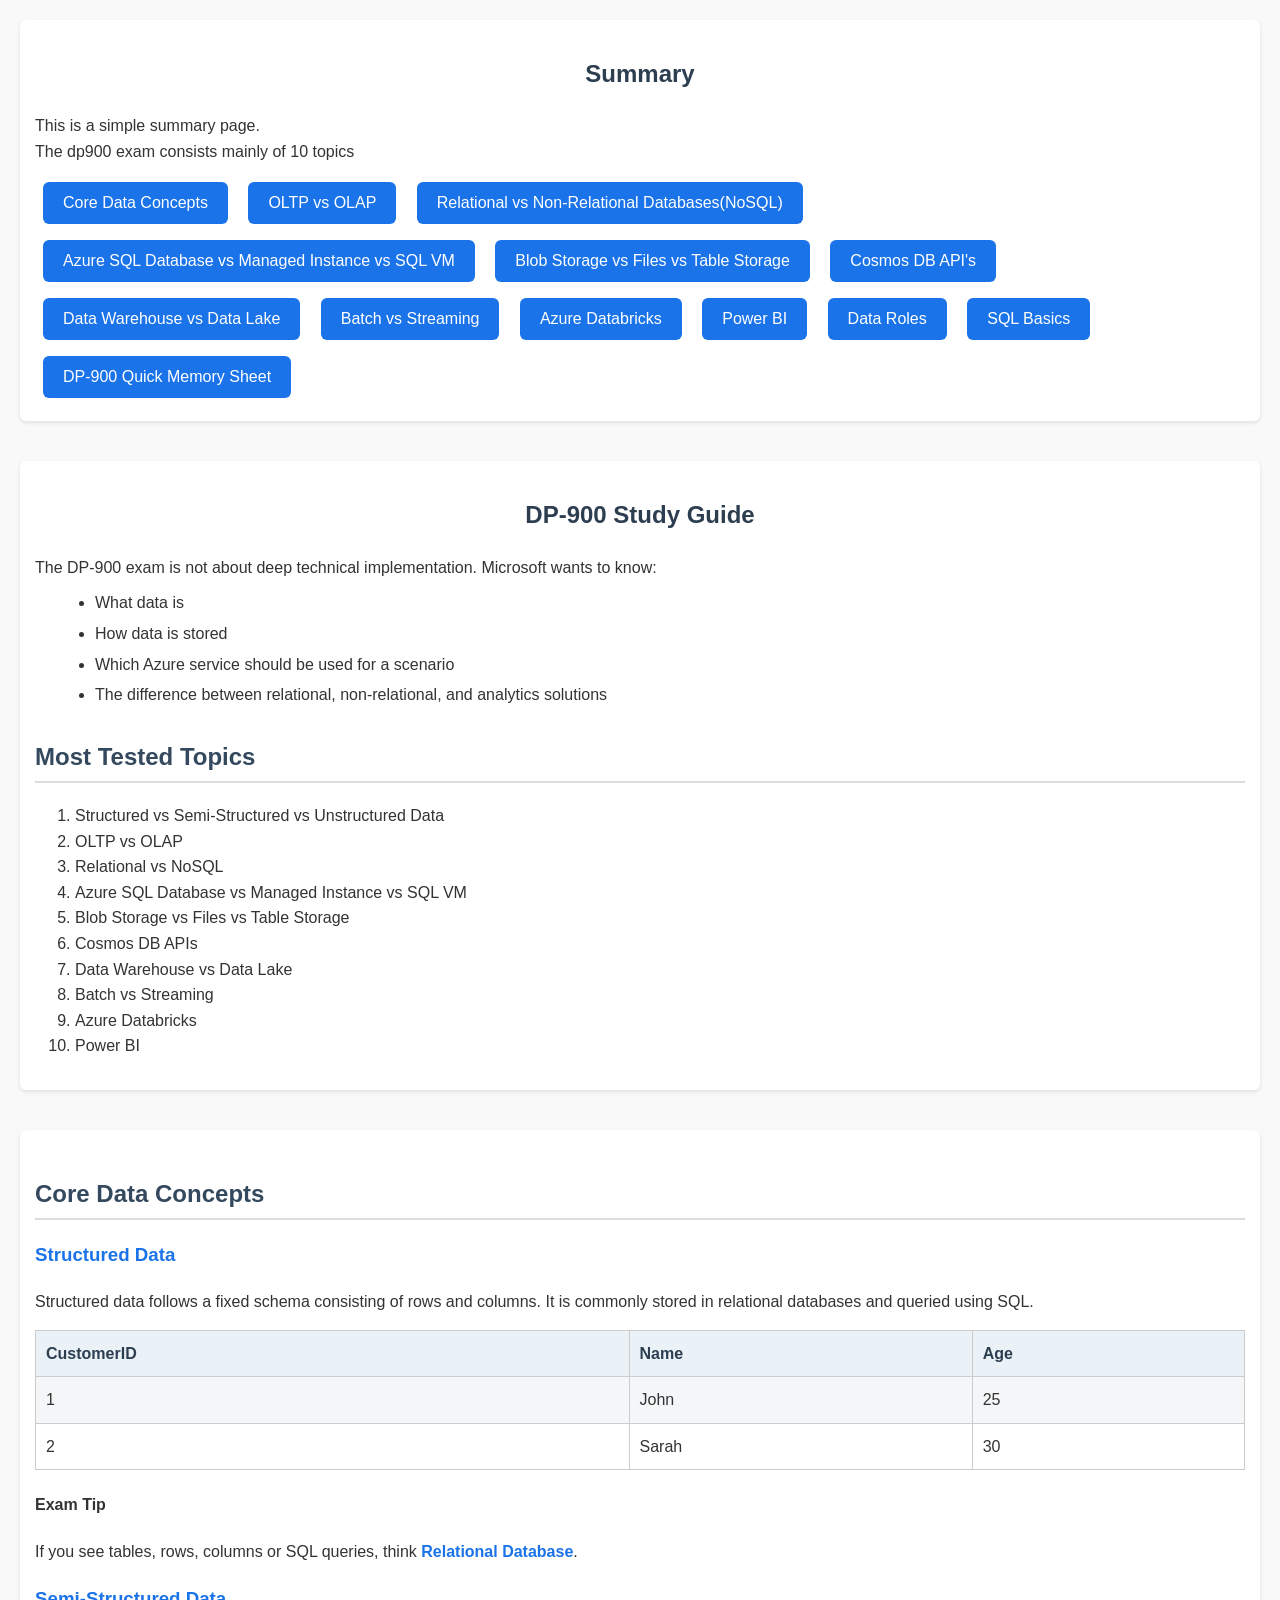
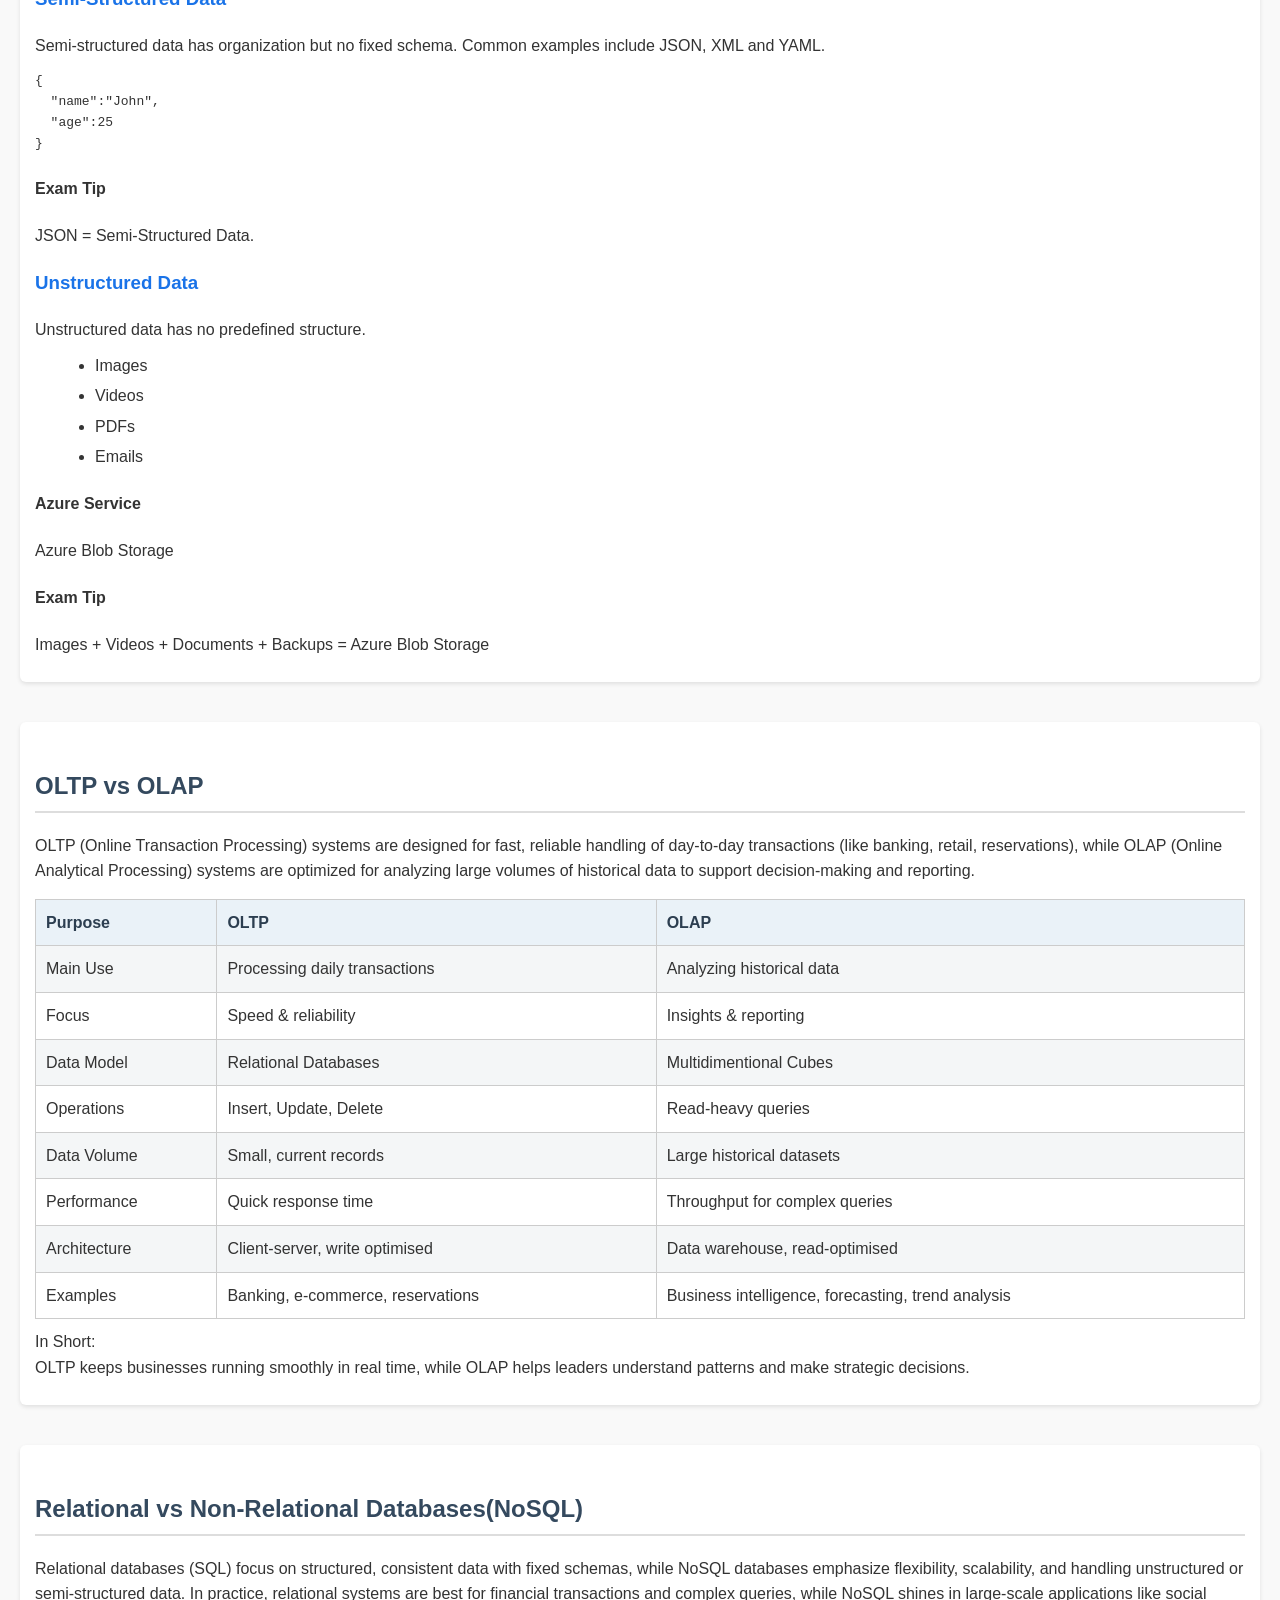
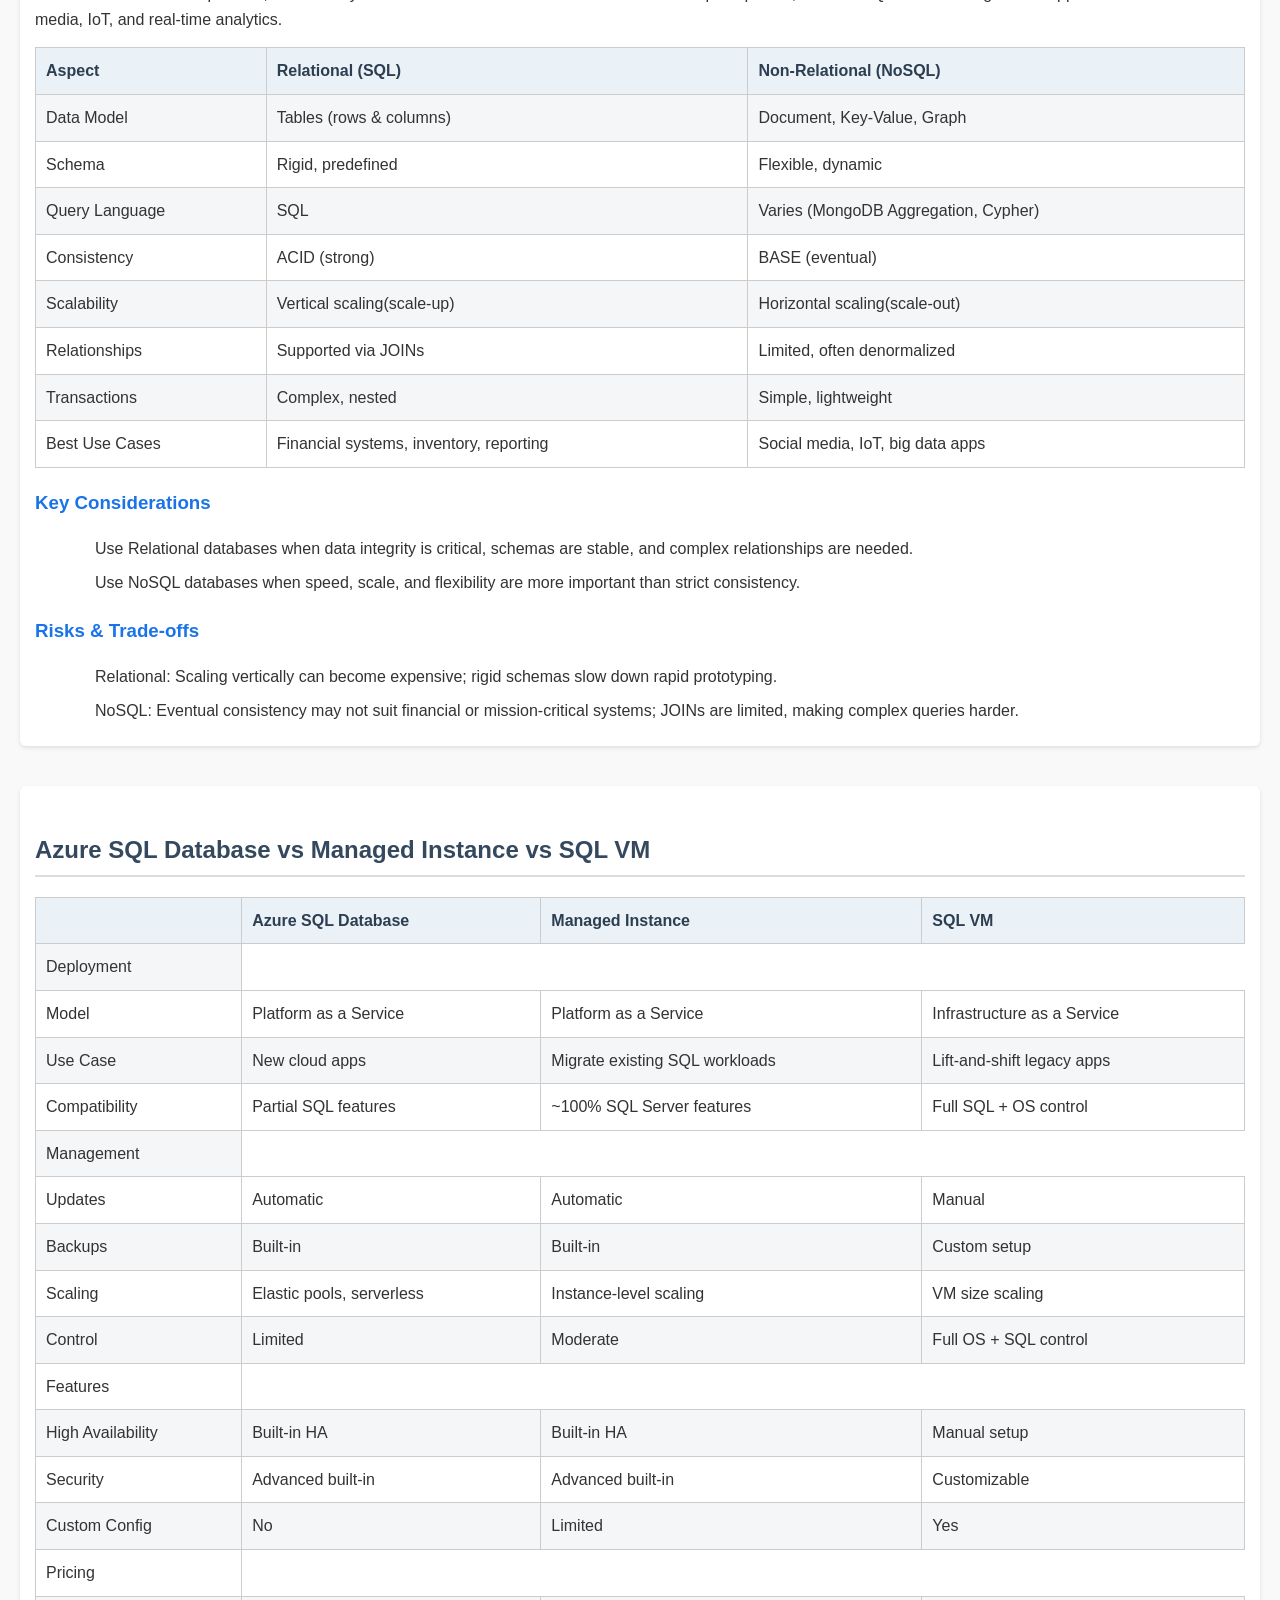
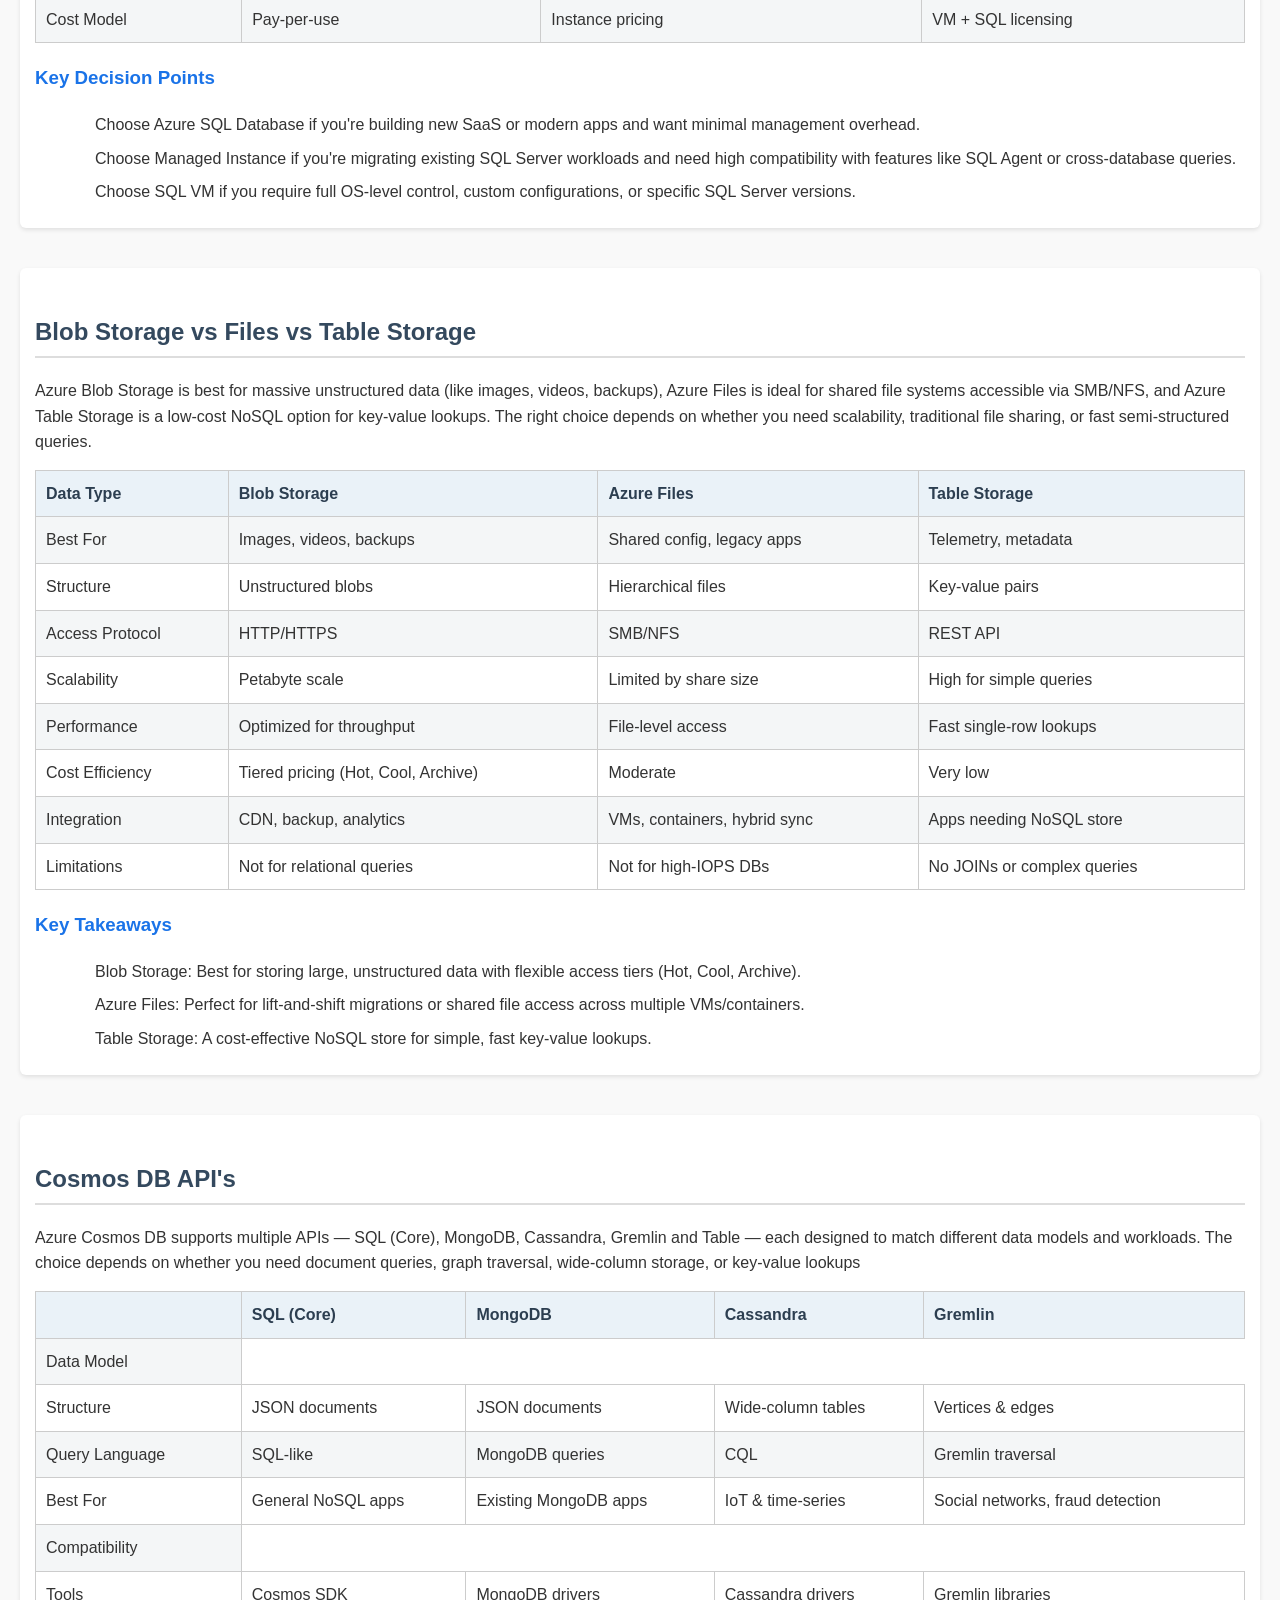
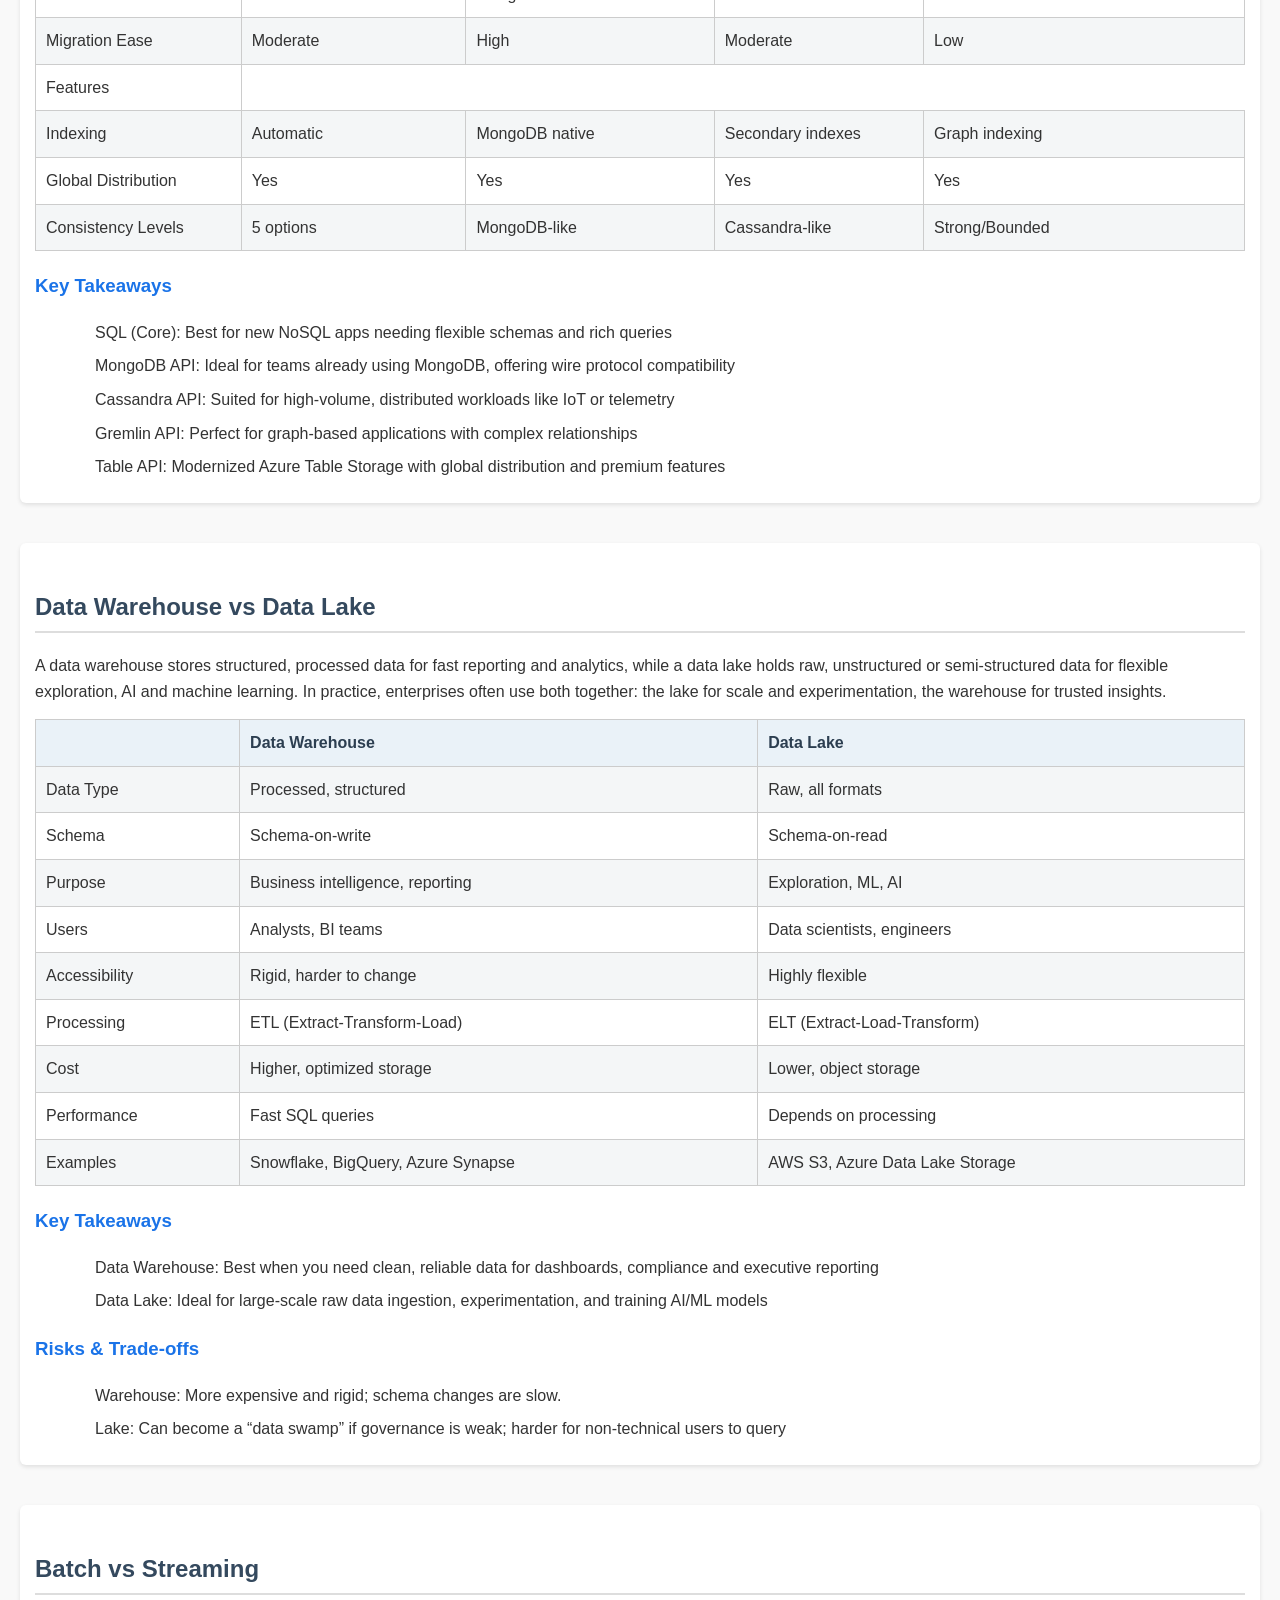
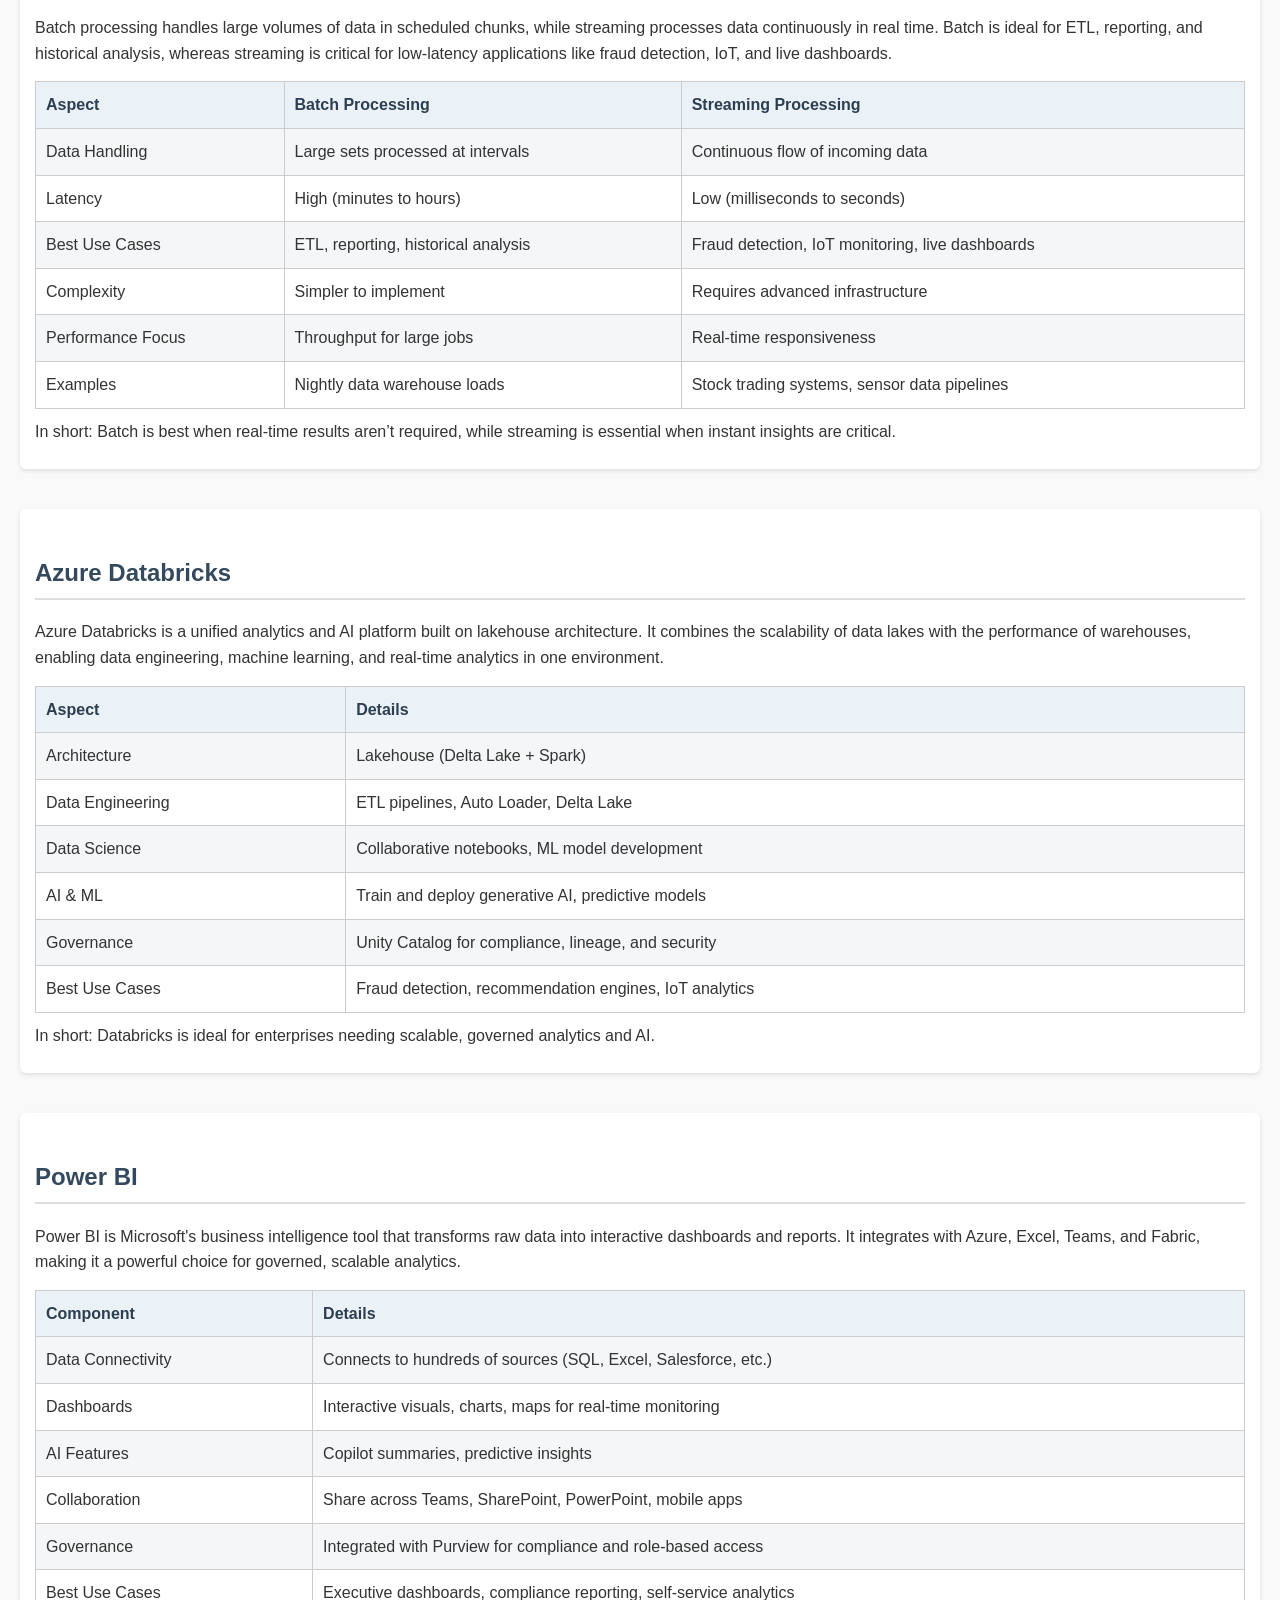
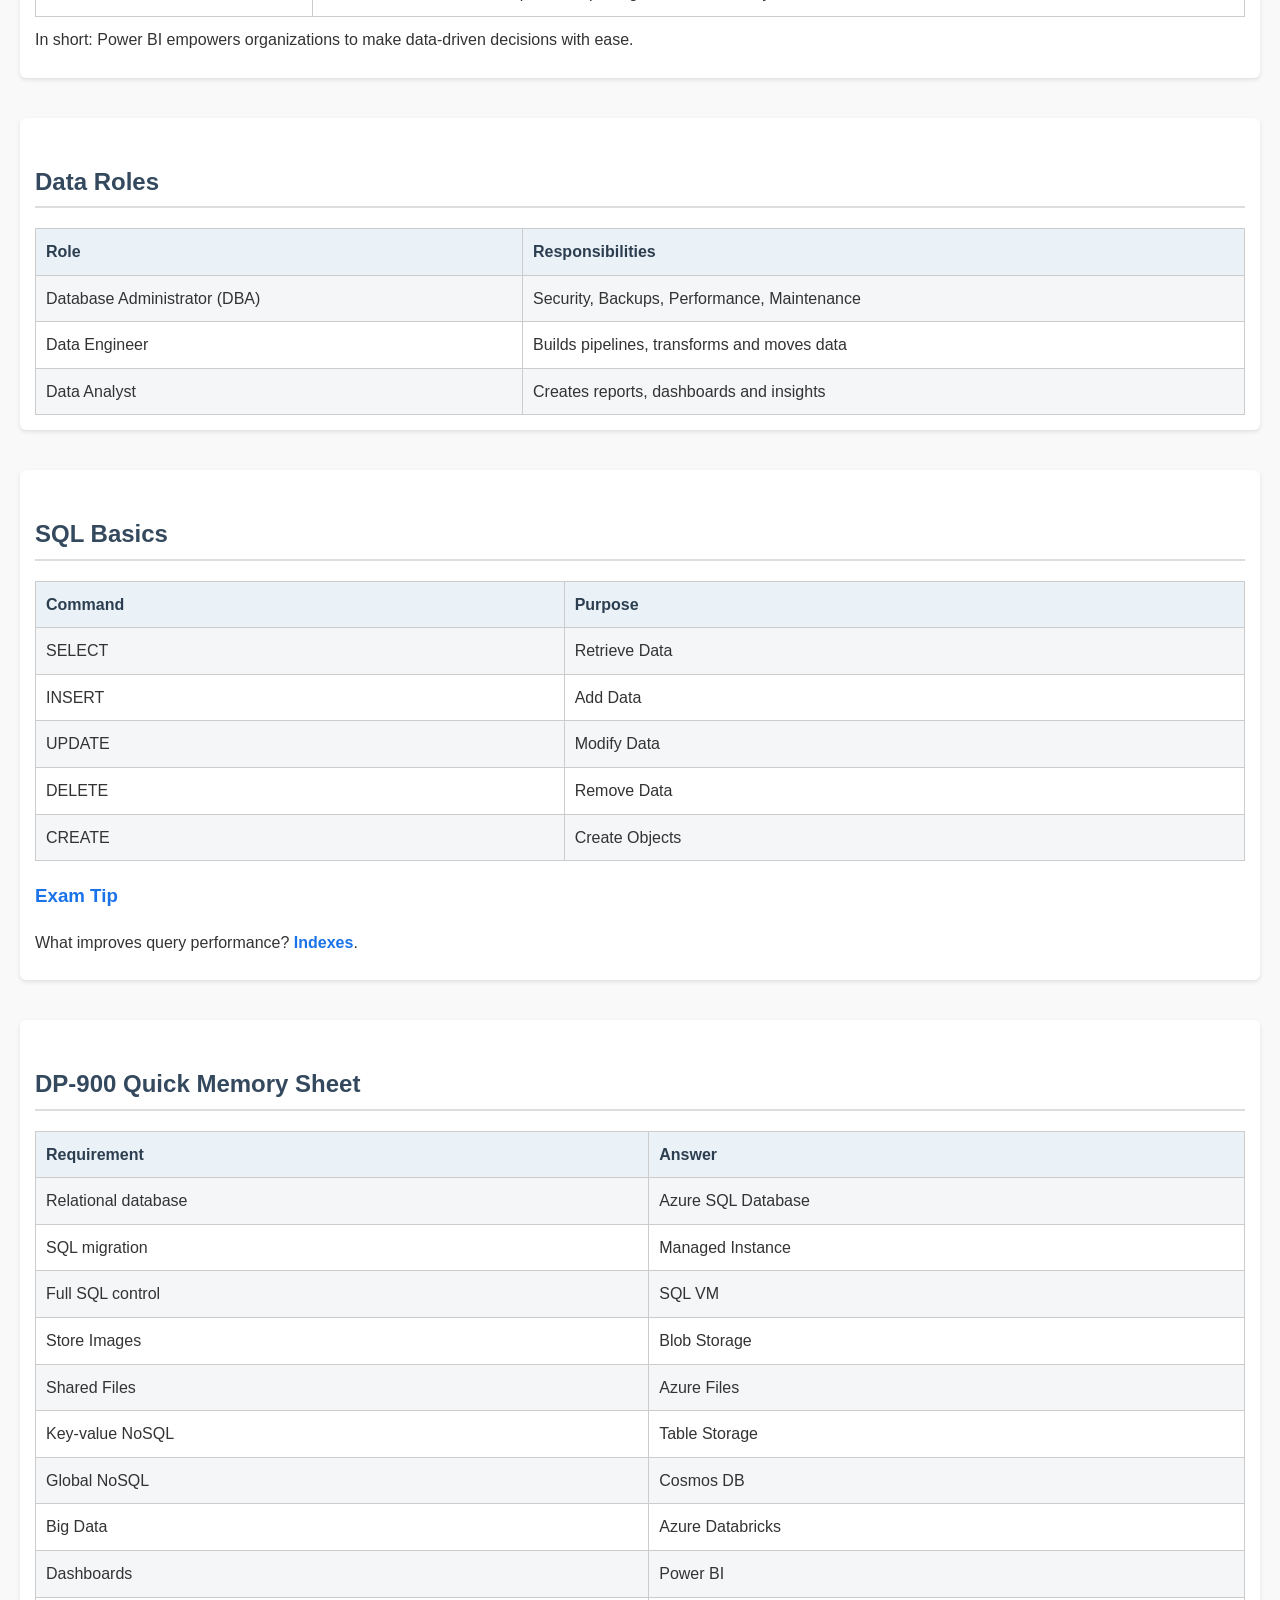
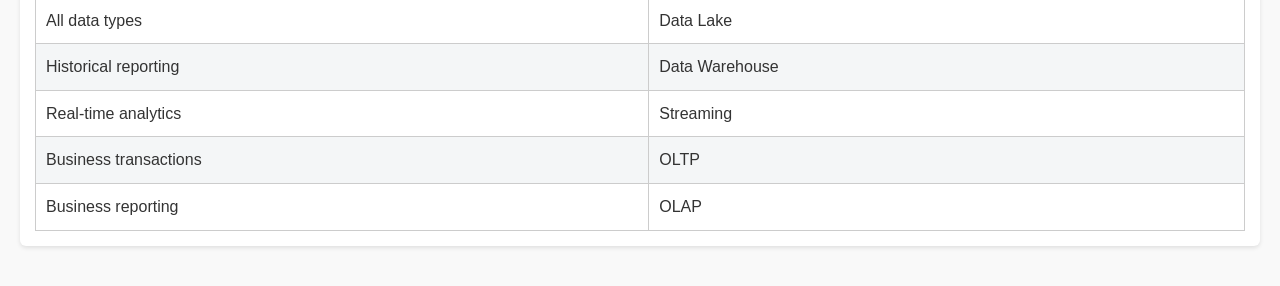
==== commit 284f123a: "Updated Summary" ====
--- a/Summary/index.html
+++ b/Summary/index.html
@@ -8,6 +8,7 @@
 </head>
 <body>
 
+
 <section>   
 <h1>
     Summary
@@ -16,6 +17,7 @@
     This is a simple summary page.<br>The dp900 exam consists mainly of 10 topics
 </p>
 <!--Click these to go to topic-->
+<button>Core Data Concepts</button>
 <button>OLTP vs OLAP</button>
 <button>Relational vs Non-Relational Databases(NoSQL)</button>
 <button>Azure SQL Database vs Managed Instance vs SQL VM</button>
@@ -25,7 +27,132 @@
 <button>Batch vs Streaming</button>
 <button>Azure Databricks</button>
 <button>Power BI</button>
-</section>
+<button>Data Roles</button>
+<button>SQL Basics</button>
+<button>DP-900 Quick Memory Sheet</button>
+
+</section>
+
+
+<!-- Introduction -->
+<section id="overview">
+    <h1>DP-900 Study Guide</h1>
+
+    <p>
+        The DP-900 exam is not about deep technical implementation.
+        Microsoft wants to know:
+    </p>
+
+    <ul>
+        <li>What data is</li>
+        <li>How data is stored</li>
+        <li>Which Azure service should be used for a scenario</li>
+        <li>The difference between relational, non-relational, and analytics solutions</li>
+    </ul>
+
+    <h2>Most Tested Topics</h2>
+
+    <ol>
+        <li>Structured vs Semi-Structured vs Unstructured Data</li>
+        <li>OLTP vs OLAP</li>
+        <li>Relational vs NoSQL</li>
+        <li>Azure SQL Database vs Managed Instance vs SQL VM</li>
+        <li>Blob Storage vs Files vs Table Storage</li>
+        <li>Cosmos DB APIs</li>
+        <li>Data Warehouse vs Data Lake</li>
+        <li>Batch vs Streaming</li>
+        <li>Azure Databricks</li>
+        <li>Power BI</li>
+    </ol>
+</section>
+
+
+<!-- Core Data Concepts -->
+<section id="cdc">
+
+    <h2>Core Data Concepts</h2>
+
+    <h3>Structured Data</h3>
+
+    <p>
+        Structured data follows a fixed schema consisting of rows and columns.
+        It is commonly stored in relational databases and queried using SQL.
+    </p>
+
+    <table>
+        <tr>
+            <th>CustomerID</th>
+            <th>Name</th>
+            <th>Age</th>
+        </tr>
+        <tr>
+            <td>1</td>
+            <td>John</td>
+            <td>25</td>
+        </tr>
+        <tr>
+            <td>2</td>
+            <td>Sarah</td>
+            <td>30</td>
+        </tr>
+    </table>
+
+    <h4>Exam Tip</h4>
+
+    <p>
+        If you see tables, rows, columns or SQL queries,
+        think <strong>Relational Database</strong>.
+    </p>
+
+    <h3>Semi-Structured Data</h3>
+
+    <p>
+        Semi-structured data has organization but no fixed schema.
+        Common examples include JSON, XML and YAML.
+    </p>
+
+<pre>
+{
+  "name":"John",
+  "age":25
+}
+</pre>
+
+    <h4>Exam Tip</h4>
+
+    <p>
+        JSON = Semi-Structured Data.
+    </p>
+
+    <h3>Unstructured Data</h3>
+
+    <p>
+        Unstructured data has no predefined structure.
+    </p>
+
+    <ul>
+        <li>Images</li>
+        <li>Videos</li>
+        <li>PDFs</li>
+        <li>Emails</li>
+    </ul>
+
+    <h4>Azure Service</h4>
+
+    <p>
+        Azure Blob Storage
+    </p>
+
+    <h4>Exam Tip</h4>
+
+    <p>
+        Images + Videos + Documents + Backups =
+        Azure Blob Storage
+    </p>
+
+</section>
+
+
 
 
 
@@ -711,6 +838,178 @@
 </p>
 </section>
 
+
+
+
+
+
+<!-- Data Roles -->
+<section id="roles">
+
+<h2>Data Roles</h2>
+
+<table>
+<tr>
+<th>Role</th>
+<th>Responsibilities</th>
+</tr>
+
+<tr>
+<td>Database Administrator (DBA)</td>
+<td>Security, Backups, Performance, Maintenance</td>
+</tr>
+
+<tr>
+<td>Data Engineer</td>
+<td>Builds pipelines, transforms and moves data</td>
+</tr>
+
+<tr>
+<td>Data Analyst</td>
+<td>Creates reports, dashboards and insights</td>
+</tr>
+
+</table>
+
+</section>
+
+
+
+<!-- SQL Basics -->
+<section id="sql-basics">
+
+<h2>SQL Basics</h2>
+
+<table>
+<tr>
+<th>Command</th>
+<th>Purpose</th>
+</tr>
+
+<tr>
+<td>SELECT</td>
+<td>Retrieve Data</td>
+</tr>
+
+<tr>
+<td>INSERT</td>
+<td>Add Data</td>
+</tr>
+
+<tr>
+<td>UPDATE</td>
+<td>Modify Data</td>
+</tr>
+
+<tr>
+<td>DELETE</td>
+<td>Remove Data</td>
+</tr>
+
+<tr>
+<td>CREATE</td>
+<td>Create Objects</td>
+</tr>
+
+</table>
+
+<h3>Exam Tip</h3>
+
+<p>
+What improves query performance?
+<strong>Indexes</strong>.
+</p>
+
+</section>
+
+
+
+<!-- Quick Memory Sheet -->
+<section id="memory-sheet">
+
+<h2>DP-900 Quick Memory Sheet</h2>
+
+<table>
+
+<tr>
+<th>Requirement</th>
+<th>Answer</th>
+</tr>
+
+<tr>
+<td>Relational database</td>
+<td>Azure SQL Database</td>
+</tr>
+
+<tr>
+<td>SQL migration</td>
+<td>Managed Instance</td>
+</tr>
+
+<tr>
+<td>Full SQL control</td>
+<td>SQL VM</td>
+</tr>
+
+<tr>
+<td>Store Images</td>
+<td>Blob Storage</td>
+</tr>
+
+<tr>
+<td>Shared Files</td>
+<td>Azure Files</td>
+</tr>
+
+<tr>
+<td>Key-value NoSQL</td>
+<td>Table Storage</td>
+</tr>
+
+<tr>
+<td>Global NoSQL</td>
+<td>Cosmos DB</td>
+</tr>
+
+<tr>
+<td>Big Data</td>
+<td>Azure Databricks</td>
+</tr>
+
+<tr>
+<td>Dashboards</td>
+<td>Power BI</td>
+</tr>
+
+<tr>
+<td>All data types</td>
+<td>Data Lake</td>
+</tr>
+
+<tr>
+<td>Historical reporting</td>
+<td>Data Warehouse</td>
+</tr>
+
+<tr>
+<td>Real-time analytics</td>
+<td>Streaming</td>
+</tr>
+
+<tr>
+<td>Business transactions</td>
+<td>OLTP</td>
+</tr>
+
+<tr>
+<td>Business reporting</td>
+<td>OLAP</td>
+</tr>
+
+</table>
+
+</section>
+
 <script src="script.js"></script>
 </body>
 </html>
